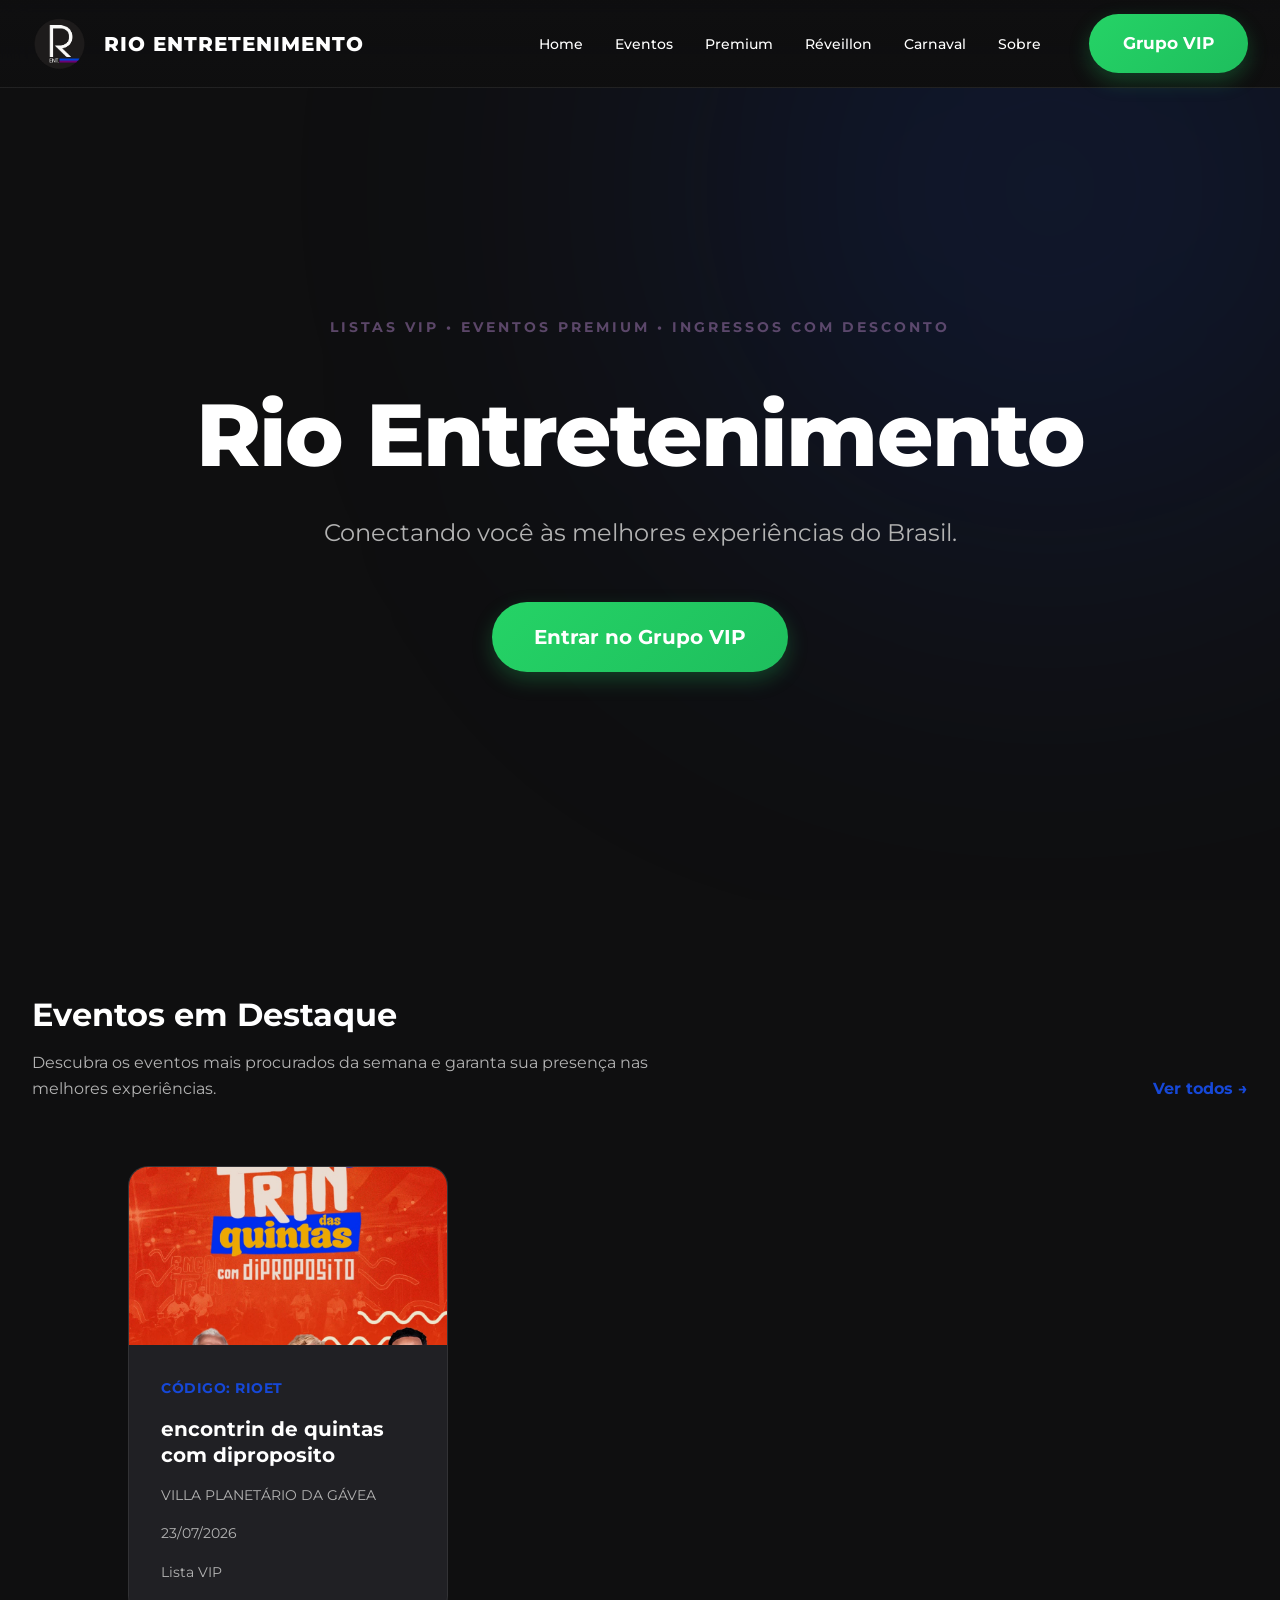
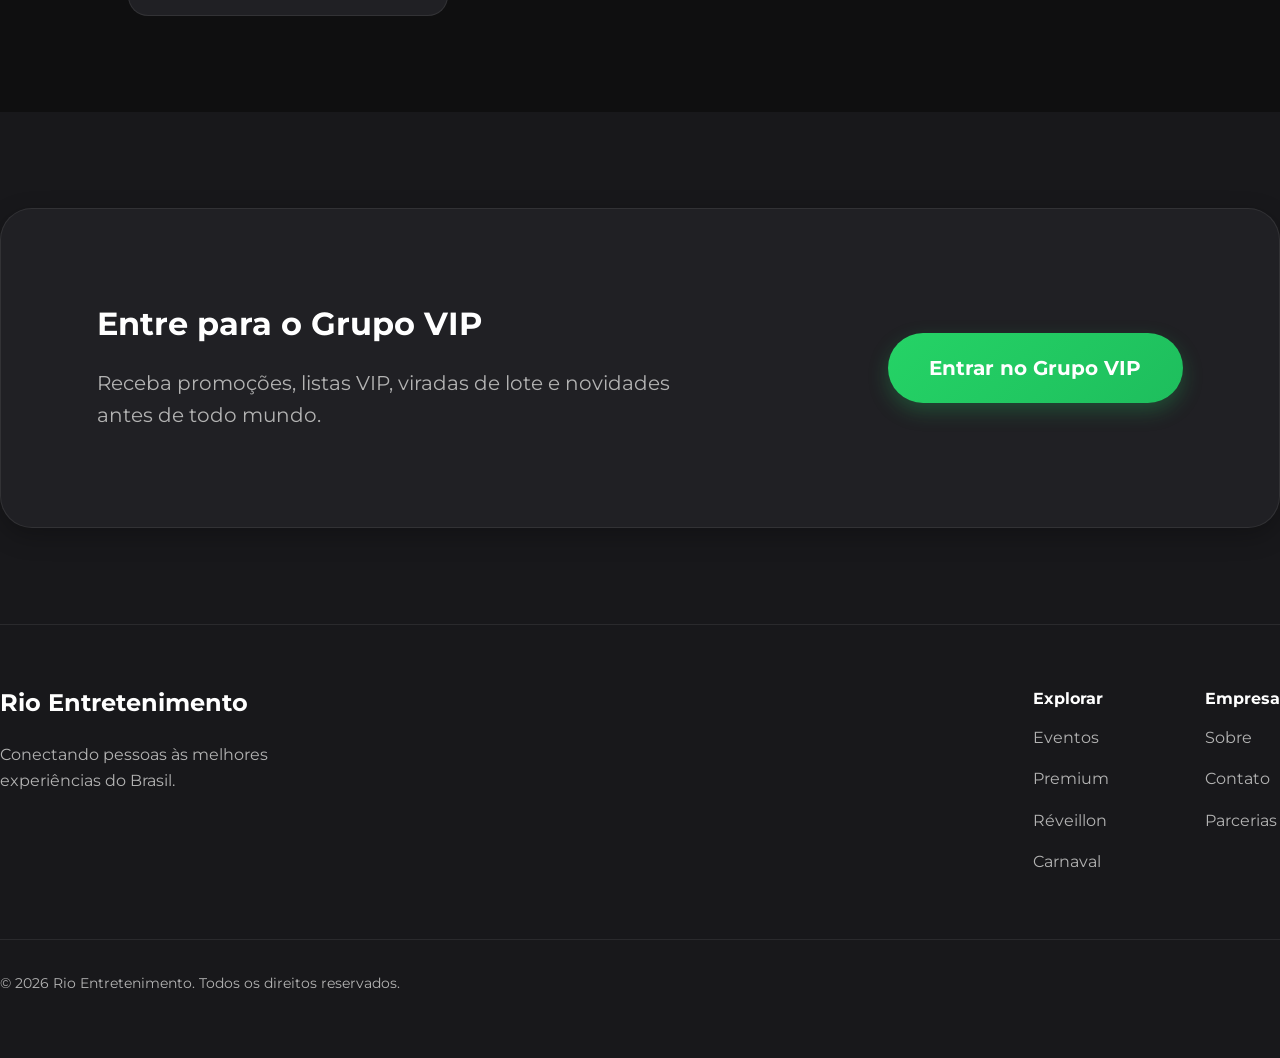
==== index.html @ 887e5038 "Cria catálogos de eventos e premium" ====
<!DOCTYPE html>
<html lang="pt-BR">

<head>

    <meta charset="UTF-8">
    <meta name="viewport" content="width=device-width, initial-scale=1.0">

    <title>Rio Entretenimento</title>

    <link rel="preconnect" href="https://fonts.googleapis.com">

    <link rel="preconnect" href="https://fonts.gstatic.com" crossorigin>

    <link
        href="https://fonts.googleapis.com/css2?family=Montserrat:wght@300;400;500;600;700;800&display=swap"
        rel="stylesheet">

    <link rel="stylesheet" href="css/style.css">

</head>

<body>

    <!-- =====================================================
         HEADER
    ====================================================== -->

    <header class="header">

        <div class="container">

            <a href="index.html" class="logo-area">

                <img
                    src="images/logo/logo.PNG"
                    alt="Rio Entretenimento">

                <div class="brand">
                    <h2>RIO ENTRETENIMENTO</h2>
                </div>

            </a>

            <nav class="nav-menu">

                <ul>

                    <li><a href="index.html">Home</a></li>

                    <li><a href="pages/eventos.html">Eventos</a></li>

                    <li><a href="pages/premium.html">Premium</a></li>

                    <li><a href="pages/reveillon.html">Réveillon</a></li>

                    <li><a href="pages/carnaval.html">Carnaval</a></li>

                    <li><a href="pages/sobre.html">Sobre</a></li>

                </ul>

            </nav>

            <a
                href="https://linktr.ee/Rioentretenimento"
                target="_blank"
                class="btn btn-main">

                Grupo VIP

            </a>

        </div>

    </header>



    <!-- =====================================================
         HERO
    ====================================================== -->

    <section class="hero">

        <div class="container">

            <span class="hero-tag">

                LISTAS VIP • EVENTOS PREMIUM • INGRESSOS COM DESCONTO

            </span>

            <h1>

                Rio Entretenimento

            </h1>

            <p>

                Conectando você às melhores experiências do Brasil.

            </p>

            <a
                href="https://linktr.ee/Rioentretenimento"
                target="_blank"
                class="btn btn-main btn-lg">

                Entrar no Grupo VIP

            </a>

        </div>

    </section>

        <!-- =====================================================
         EVENTOS EM DESTAQUE
    ====================================================== -->

    <section class="featured-events">

        <div class="container">

            <div class="featured-header">

                <div class="featured-title">

                    <h2>Eventos em Destaque</h2>

                    <p>
                        Descubra os eventos mais procurados da semana e garanta
                        sua presença nas melhores experiências.
                    </p>

                </div>

                <a href="pages/eventos.html" class="featured-link">

                    Ver todos →

                </a>

            </div>

            <div class="cards" id="cards-destaque">

                <p>Carregando eventos...</p>

            </div>

        </div>

    </section>



    <!-- =====================================================
         VIP SECTION
    ====================================================== -->

    <section class="vip-section">

        <div class="container">

            <div class="vip-content">

                <h2>

                    Entre para o Grupo VIP

                </h2>

                <p>

                    Receba promoções, listas VIP, viradas de lote e novidades
                    antes de todo mundo.

                </p>

            </div>

            <div class="vip-action">

                <a
                    href="https://linktr.ee/Rioentretenimento"
                    target="_blank"
                    class="btn btn-main btn-lg">

                    Entrar no Grupo VIP

                </a>

            </div>

        </div>

    </section>



    <!-- =====================================================
         FOOTER
    ====================================================== -->

    <footer class="footer">

        <div class="container">

            <div class="footer-top">

                <div class="footer-brand">

                    <h3>Rio Entretenimento</h3>

                    <p>

                        Conectando pessoas às melhores experiências do Brasil.

                    </p>

                </div>

                <div class="footer-links">

                    <div class="footer-column">

                        <h4>Explorar</h4>

                        <a href="pages/eventos.html">Eventos</a>

                        <a href="pages/premium.html">Premium</a>

                        <a href="pages/reveillon.html">Réveillon</a>

                        <a href="pages/carnaval.html">Carnaval</a>

                    </div>

                    <div class="footer-column">

                        <h4>Empresa</h4>

                        <a href="pages/sobre.html">Sobre</a>

                        <a href="#">Contato</a>

                        <a href="#">Parcerias</a>

                    </div>

                </div>

            </div>

            <div class="footer-bottom">

                <p>

                    © 2026 Rio Entretenimento. Todos os direitos reservados.

                </p>

            </div>

        </div>

    </footer>

        <!-- =====================================================
         SCRIPT
    ====================================================== -->

    <script src="js/index.js"></script>

</body>

</html>
---- css/style.css ----
@import url("reset.css");
@import url("variables.css");
@import url("base.css");
@import url("utilities.css");

@import url("buttons.css");

@import url("header.css");
@import url("hero.css");
@import url("cards.css");
@import url("featured-events.css");
@import url("event-details.css");
@import url("events-list.css");
@import url("vip-section.css");
@import url("footer.css");

@import url("responsive.css");
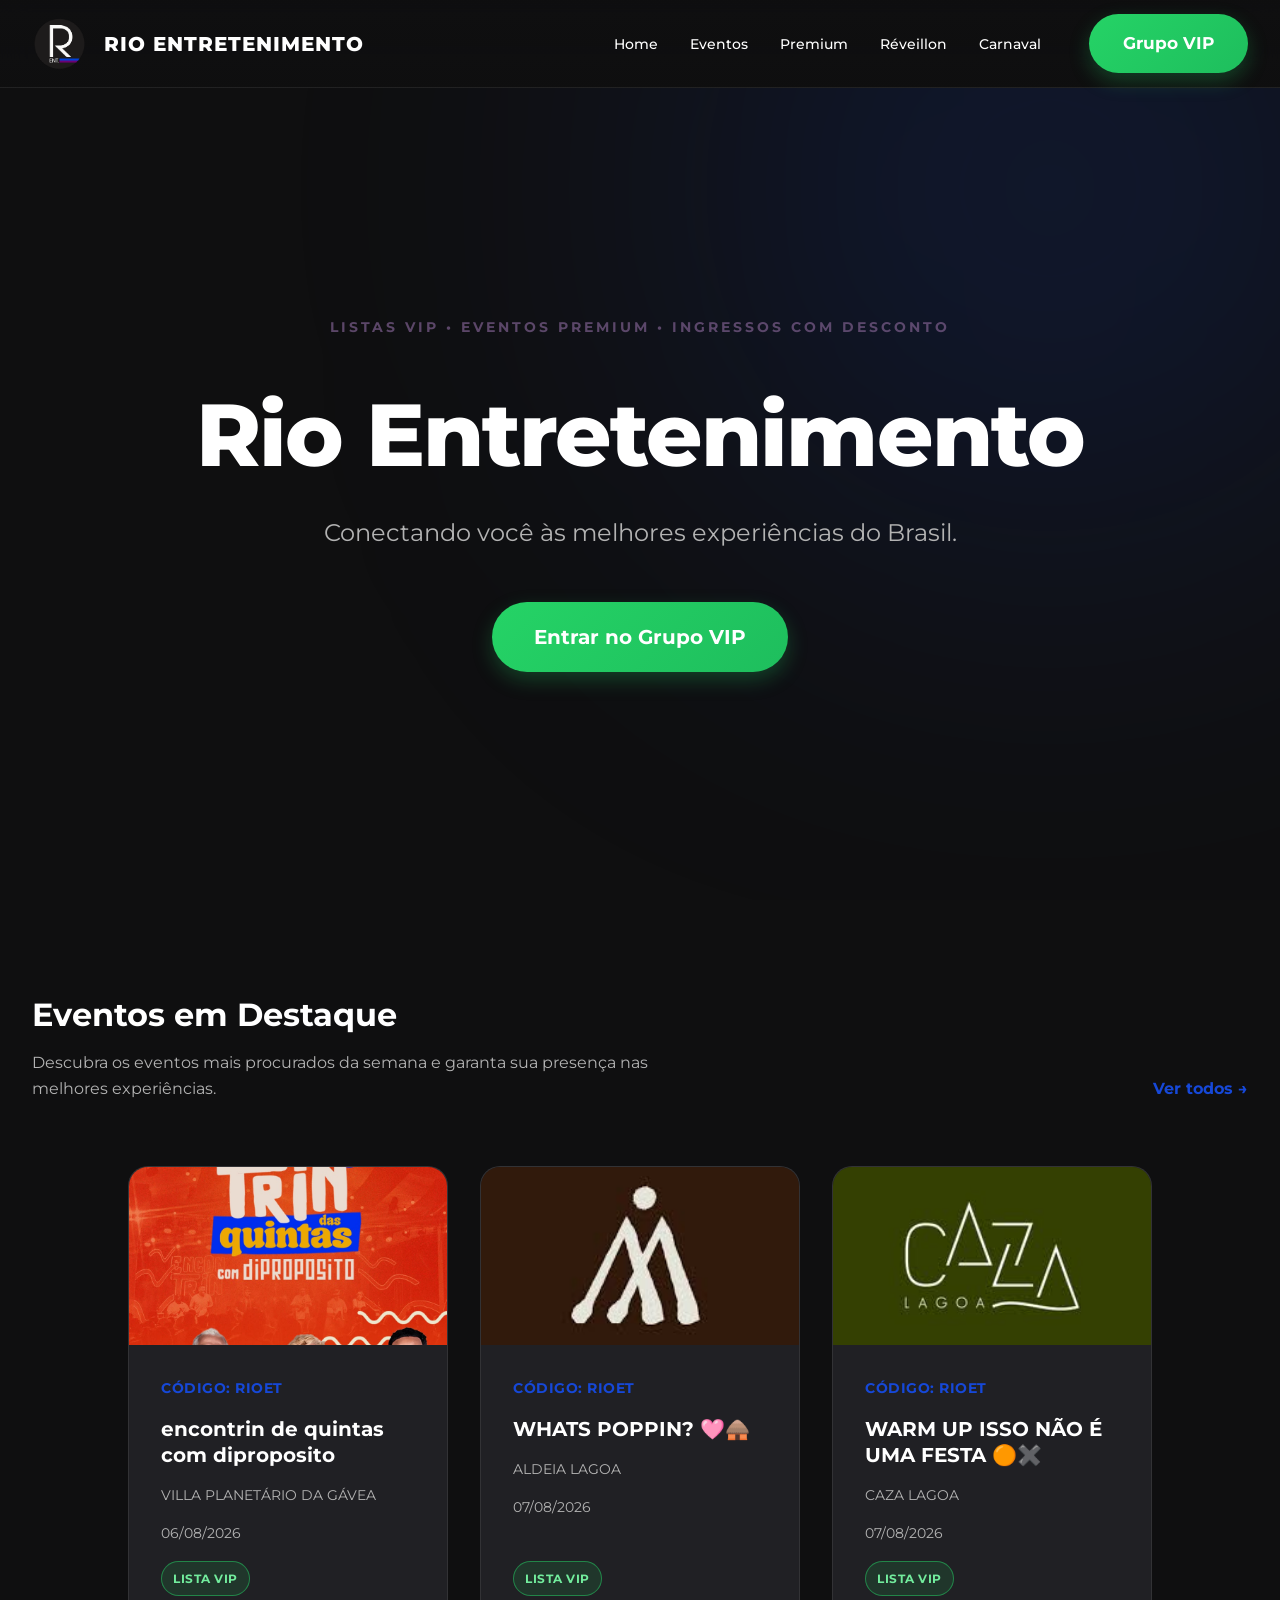
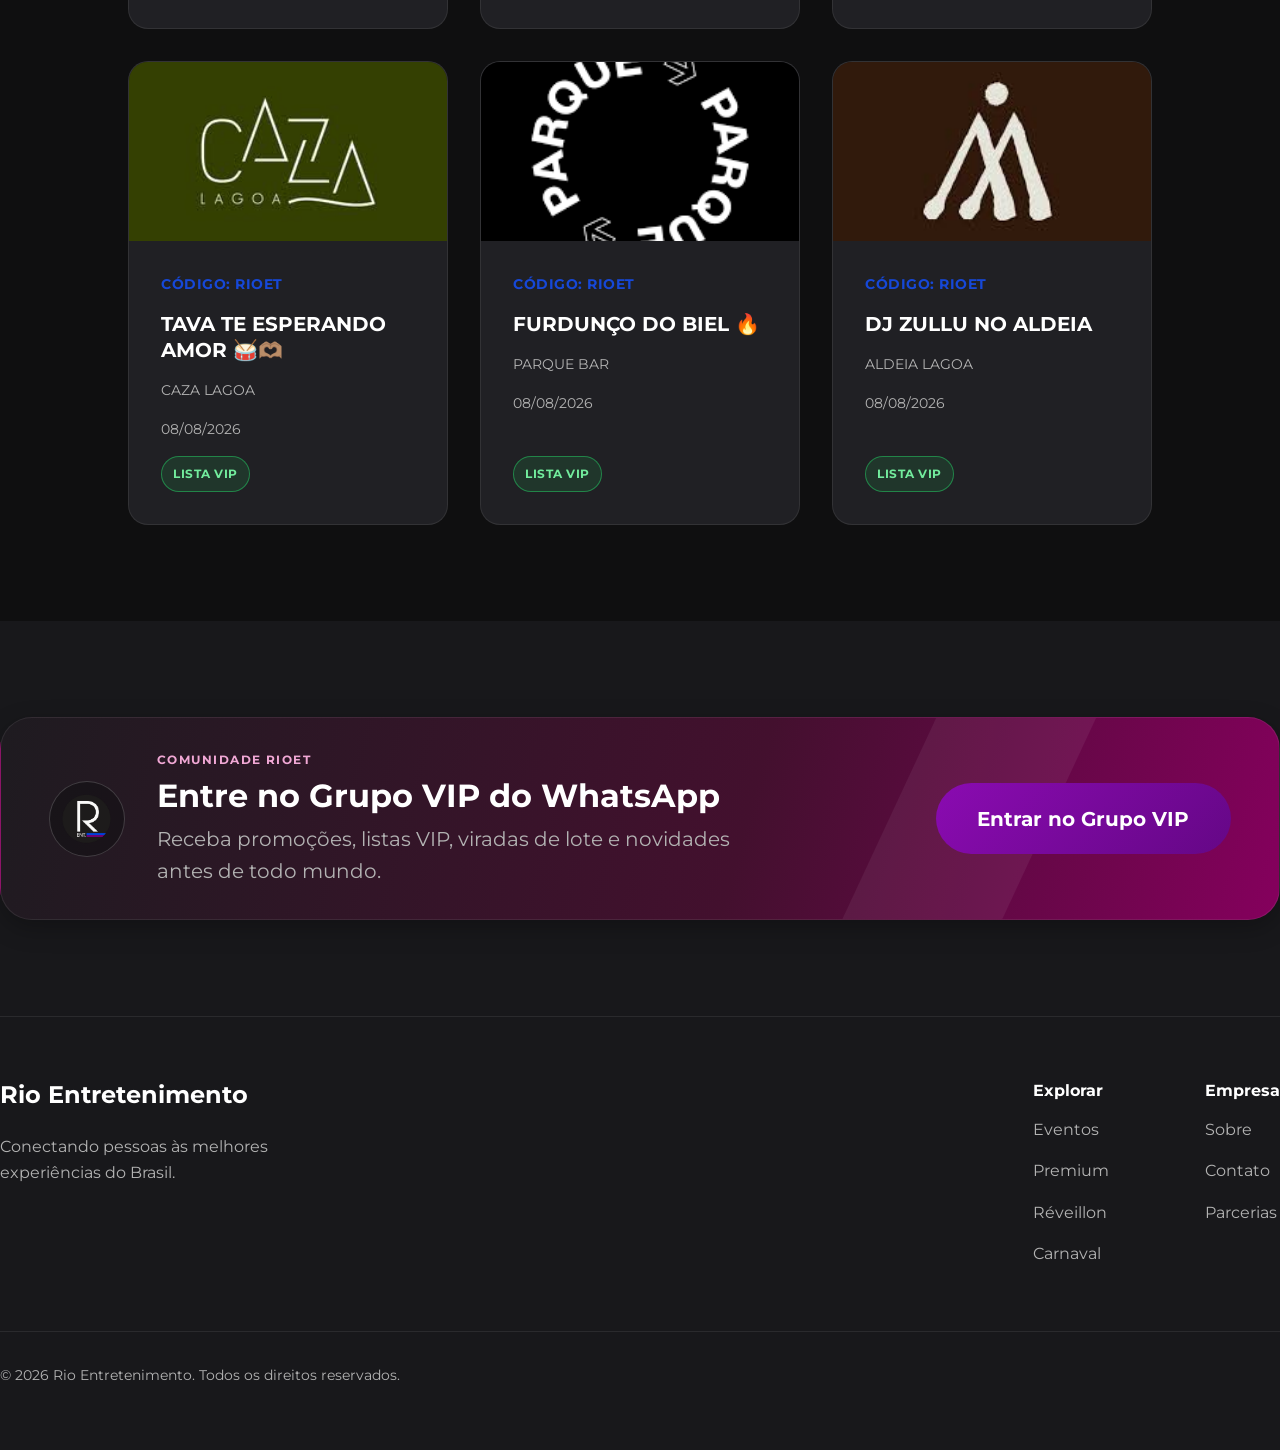
==== commit a73b9367: "site pronto" ====
--- a/index.html
+++ b/index.html
@@ -55,12 +55,14 @@
                     <li><a href="pages/reveillon.html">Réveillon</a></li>
 
                     <li><a href="pages/carnaval.html">Carnaval</a></li>
-
-                    <li><a href="pages/sobre.html">Sobre</a></li>
-
-                </ul>
+</ul>
 
             </nav>
+
+            <button class="menu-toggle" type="button" aria-label="Abrir menu" aria-expanded="false">
+                <span></span><span></span><span></span>
+            </button>
+
 
             <a
                 href="https://linktr.ee/Rioentretenimento"
@@ -165,11 +167,17 @@
 
         <div class="container">
 
+            <div class="vip-logo" aria-hidden="true">
+                <img src="images/logo/logo.PNG" alt="">
+            </div>
+
             <div class="vip-content">
 
+                <span class="vip-eyebrow">Comunidade Rioet</span>
+
                 <h2>
 
-                    Entre para o Grupo VIP
+                    Entre no Grupo VIP do WhatsApp
 
                 </h2>
 
@@ -273,6 +281,8 @@
          SCRIPT
     ====================================================== -->
 
+    <script src="js/site-menu.js"></script>
+    <script>configurarMenuMobile();</script>
     <script src="js/index.js"></script>
 
 </body>
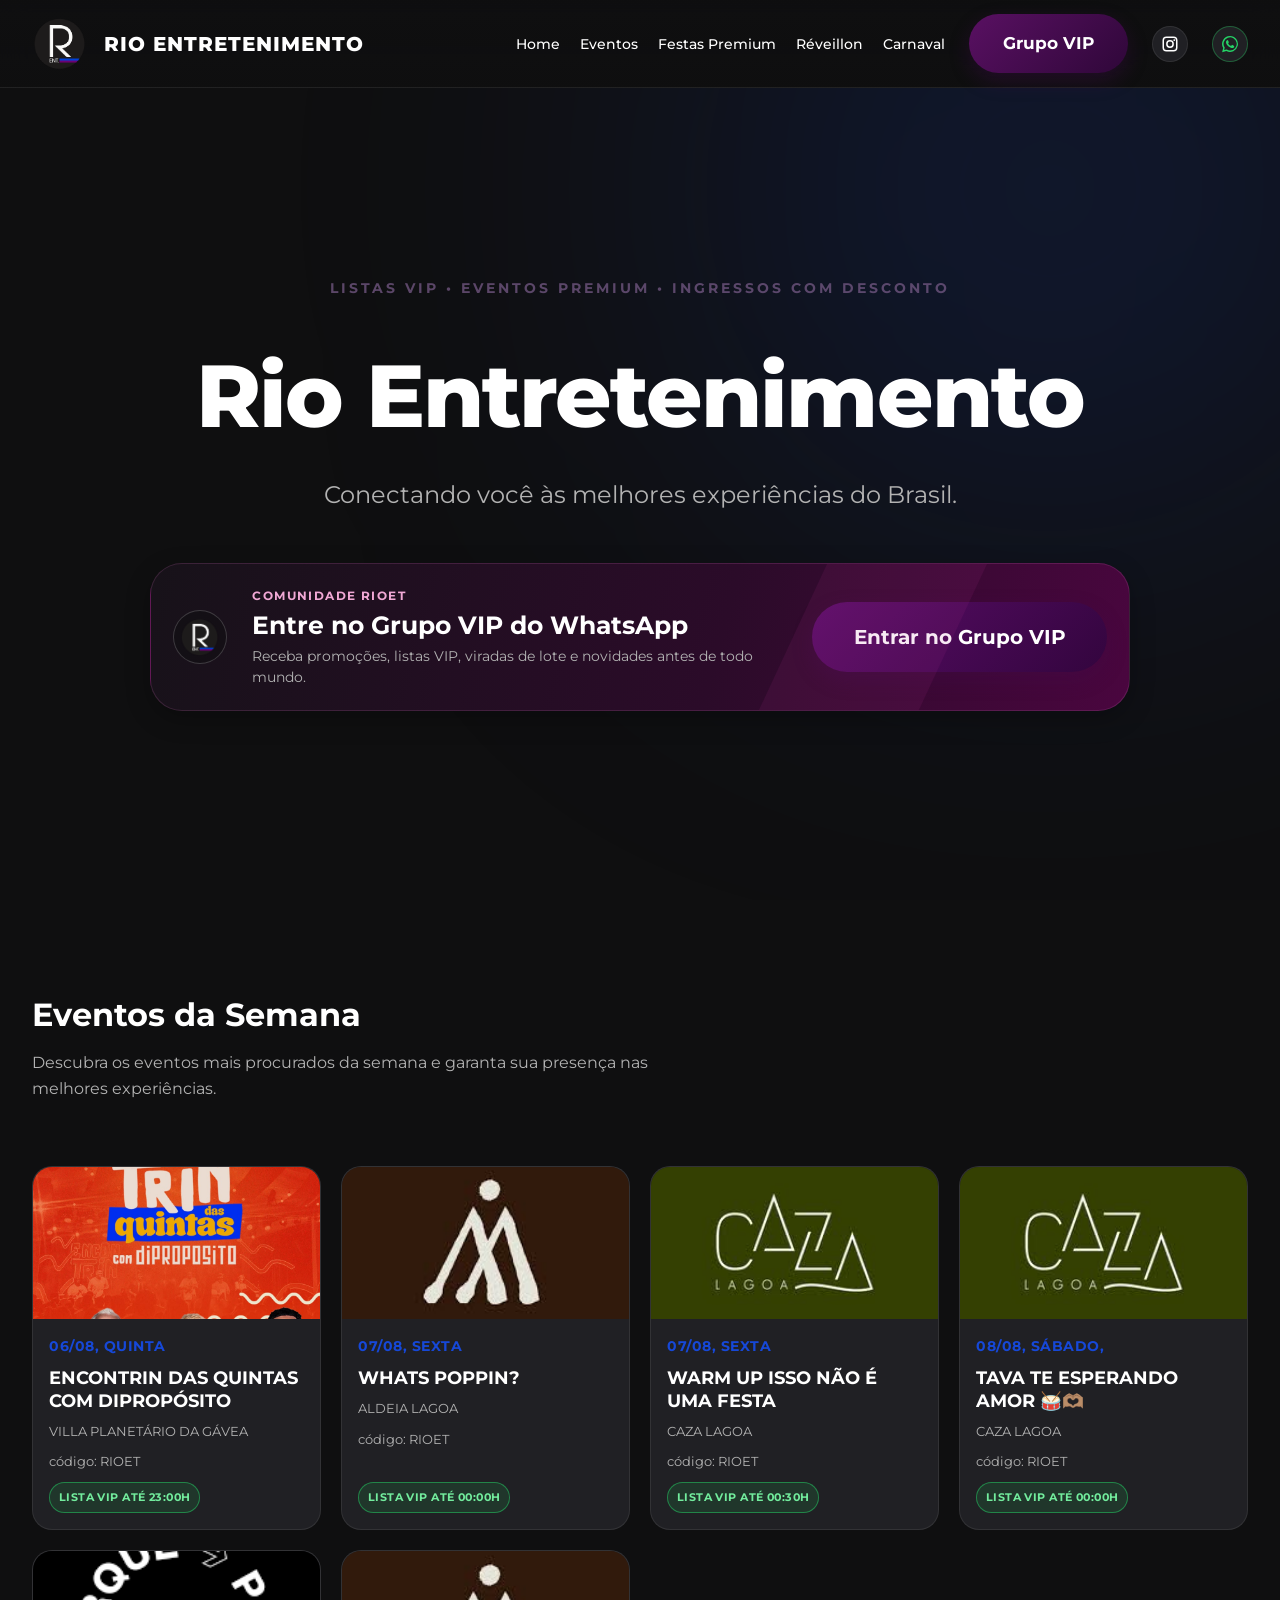
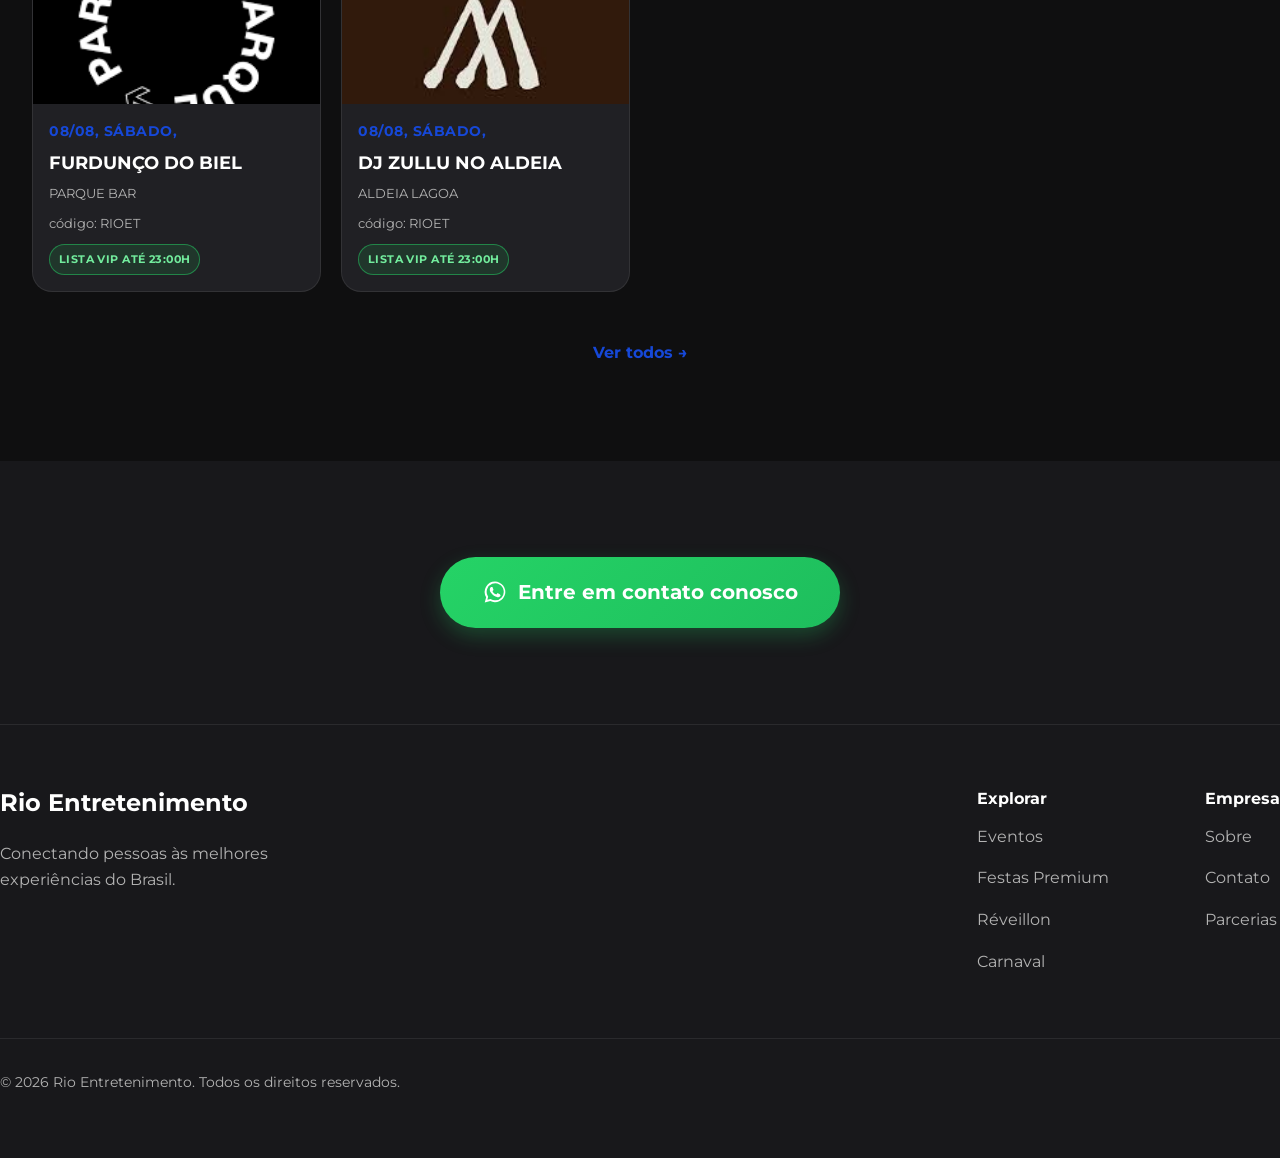
==== commit a97c1c34: "site pronto pra desktop, ruim pra telefone" ====
--- a/index.html
+++ b/index.html
@@ -50,7 +50,7 @@
 
                     <li><a href="pages/eventos.html">Eventos</a></li>
 
-                    <li><a href="pages/premium.html">Premium</a></li>
+                    <li><a href="pages/premium.html">Festas Premium</a></li>
 
                     <li><a href="pages/reveillon.html">Réveillon</a></li>
 
@@ -71,7 +71,7 @@
 
                 Grupo VIP
 
-            </a>
+            </a><a href="https://www.instagram.com/rioentretenimento?utm_source=ig_web_button_share_sheet&igsh=ZDNlZDc0MzIxNw==" target="_blank" rel="noopener noreferrer" class="instagram-link" aria-label="Instagram da Rio Entretenimento"><svg viewBox="0 0 24 24" aria-hidden="true"><path d="M7.3 2h9.4A5.3 5.3 0 0 1 22 7.3v9.4a5.3 5.3 0 0 1-5.3 5.3H7.3A5.3 5.3 0 0 1 2 16.7V7.3A5.3 5.3 0 0 1 7.3 2Zm-.2 2A3.1 3.1 0 0 0 4 7.1v9.8A3.1 3.1 0 0 0 7.1 20h9.8a3.1 3.1 0 0 0 3.1-3.1V7.1A3.1 3.1 0 0 0 16.9 4H7.1Zm10.6 1.5a1.3 1.3 0 1 1 0 2.6 1.3 1.3 0 0 1 0-2.6ZM12 6.8a5.2 5.2 0 1 1 0 10.4 5.2 5.2 0 0 1 0-10.4Zm0 2a3.2 3.2 0 1 0 0 6.4 3.2 3.2 0 0 0 0-6.4Z"/></svg></a><a href="https://bit.ly/FalecomRaphaMattos" target="_blank" rel="noopener noreferrer" class="whatsapp-link" aria-label="Fale conosco pelo WhatsApp"><svg viewBox="0 0 32 32" aria-hidden="true"><path d="M16 3.2a12.7 12.7 0 0 0-10.9 19.2L3.4 29l6.8-1.8A12.7 12.7 0 1 0 16 3.2Zm0 23.1c-1.8 0-3.5-.5-5-1.4l-.4-.2-4 .9 1-3.9-.3-.4A10.5 10.5 0 1 1 16 26.3Zm5.8-7.9c-.3-.2-1.8-.9-2.1-1s-.5-.2-.7.2-.8 1-1 1.2-.4.3-.7.1a8.5 8.5 0 0 1-2.5-1.5 9.4 9.4 0 0 1-1.7-2.1c-.2-.3 0-.5.1-.7l.5-.6c.2-.2.2-.4.3-.6s0-.5 0-.7c-.1-.2-.7-1.7-1-2.4s-.5-.5-.7-.5h-.6c-.2 0-.6.1-.9.5s-1.2 1.1-1.2 2.8 1.2 3.3 1.3 3.5c.2.2 2.3 3.6 5.7 5 2 .9 2.8 1 3.8.8.6-.1 1.8-.7 2.1-1.4s.3-1.3.2-1.4-.3-.2-.6-.3Z"/></svg></a>
 
         </div>
 
@@ -105,14 +105,15 @@
 
             </p>
 
-            <a
-                href="https://linktr.ee/Rioentretenimento"
-                target="_blank"
-                class="btn btn-main btn-lg">
-
-                Entrar no Grupo VIP
-
-            </a>
+            <div class="hero-vip-banner">
+    <div class="hero-vip-logo" aria-hidden="true"><img src="images/logo/logo.PNG" alt=""></div>
+    <div class="hero-vip-content">
+        <span class="hero-vip-eyebrow">Comunidade Rioet</span>
+        <h2>Entre no Grupo VIP do WhatsApp</h2>
+        <p>Receba promoções, listas VIP, viradas de lote e novidades antes de todo mundo.</p>
+    </div>
+    <a href="https://linktr.ee/Rioentretenimento" target="_blank" rel="noopener noreferrer" class="btn btn-main btn-lg hero-vip-button">Entrar no Grupo VIP</a>            
+</div>
 
         </div>
 
@@ -130,7 +131,7 @@
 
                 <div class="featured-title">
 
-                    <h2>Eventos em Destaque</h2>
+                    <h2>Eventos da Semana</h2>
 
                     <p>
                         Descubra os eventos mais procurados da semana e garanta
@@ -139,11 +140,7 @@
 
                 </div>
 
-                <a href="pages/eventos.html" class="featured-link">
-
-                    Ver todos →
-
-                </a>
+                
 
             </div>
 
@@ -152,6 +149,7 @@
                 <p>Carregando eventos...</p>
 
             </div>
+            <div class="featured-action"><a href="pages/eventos.html" class="featured-link">Ver todos →</a></div>
 
         </div>
 
@@ -163,49 +161,14 @@
          VIP SECTION
     ====================================================== -->
 
-    <section class="vip-section">
-
-        <div class="container">
-
-            <div class="vip-logo" aria-hidden="true">
-                <img src="images/logo/logo.PNG" alt="">
-            </div>
-
-            <div class="vip-content">
-
-                <span class="vip-eyebrow">Comunidade Rioet</span>
-
-                <h2>
-
-                    Entre no Grupo VIP do WhatsApp
-
-                </h2>
-
-                <p>
-
-                    Receba promoções, listas VIP, viradas de lote e novidades
-                    antes de todo mundo.
-
-                </p>
-
-            </div>
-
-            <div class="vip-action">
-
-                <a
-                    href="https://linktr.ee/Rioentretenimento"
-                    target="_blank"
-                    class="btn btn-main btn-lg">
-
-                    Entrar no Grupo VIP
-
-                </a>
-
-            </div>
-
-        </div>
-
-    </section>
+    <section class="contact-section">
+    <div class="container">
+        <a href="https://bit.ly/FalecomRaphaMattos" target="_blank" rel="noopener noreferrer" class="btn btn-main btn-lg contact-button" aria-label="Entre em contato conosco pelo WhatsApp">
+            <svg viewBox="0 0 32 32" aria-hidden="true"><path d="M16 3.2a12.7 12.7 0 0 0-10.9 19.2L3.4 29l6.8-1.8A12.7 12.7 0 1 0 16 3.2Zm0 23.1c-1.8 0-3.5-.5-5-1.4l-.4-.2-4 .9 1-3.9-.3-.4A10.5 10.5 0 1 1 16 26.3Zm5.8-7.9c-.3-.2-1.8-.9-2.1-1s-.5-.2-.7.2-.8 1-1 1.2-.4.3-.7.1a8.5 8.5 0 0 1-2.5-1.5 9.4 9.4 0 0 1-1.7-2.1c-.2-.3 0-.5.1-.7l.5-.6c.2-.2.2-.4.3-.6s0-.5 0-.7c-.1-.2-.7-1.7-1-2.4s-.5-.5-.7-.5h-.6c-.2 0-.6.1-.9.5s-1.2 1.1-1.2 2.8 1.2 3.3 1.3 3.5c.2.2 2.3 3.6 5.7 5 2 .9 2.8 1 3.8.8.6-.1 1.8-.7 2.1-1.4s.3-1.3.2-1.4-.3-.2-.6-.3Z"/></svg>
+            <span>Entre em contato conosco</span>
+        </a>
+    </div>
+</section>
 
 
 
@@ -239,7 +202,7 @@
 
                         <a href="pages/eventos.html">Eventos</a>
 
-                        <a href="pages/premium.html">Premium</a>
+                        <a href="pages/premium.html">Festas Premium</a>
 
                         <a href="pages/reveillon.html">Réveillon</a>
 
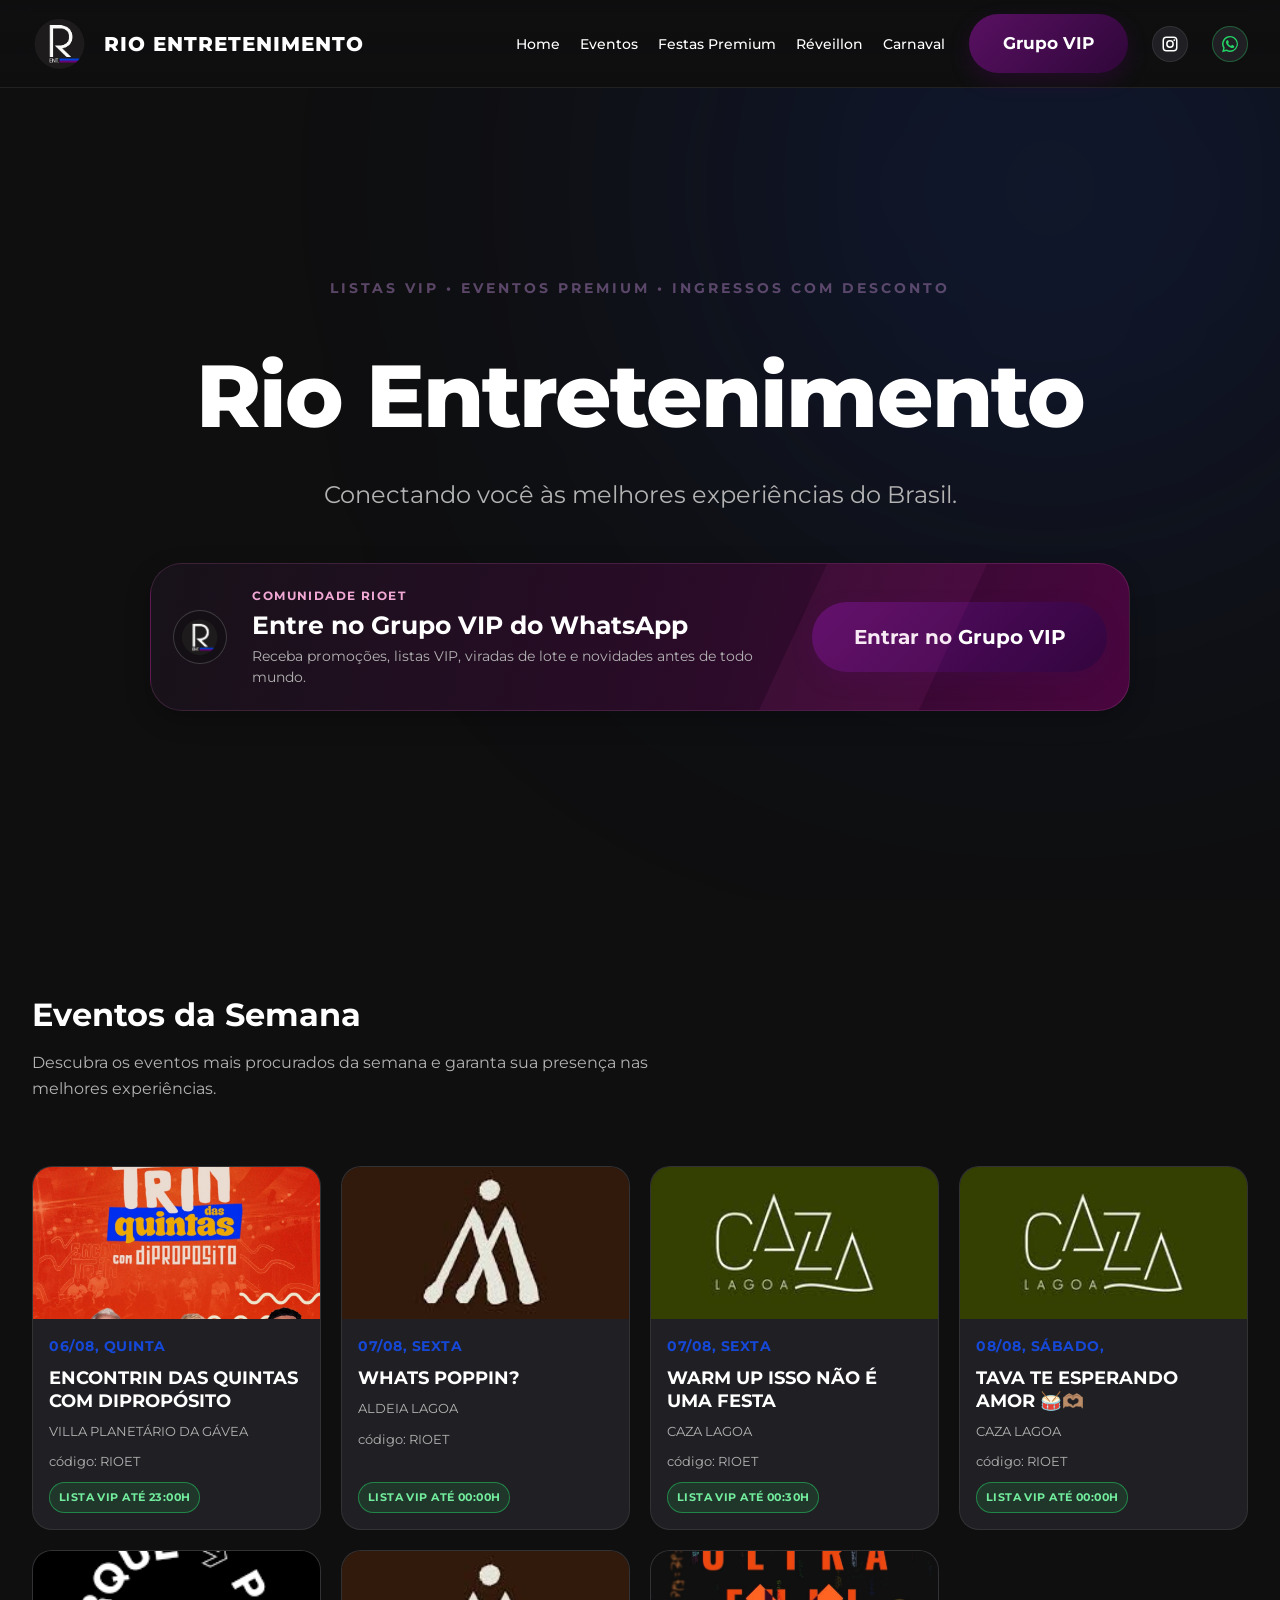
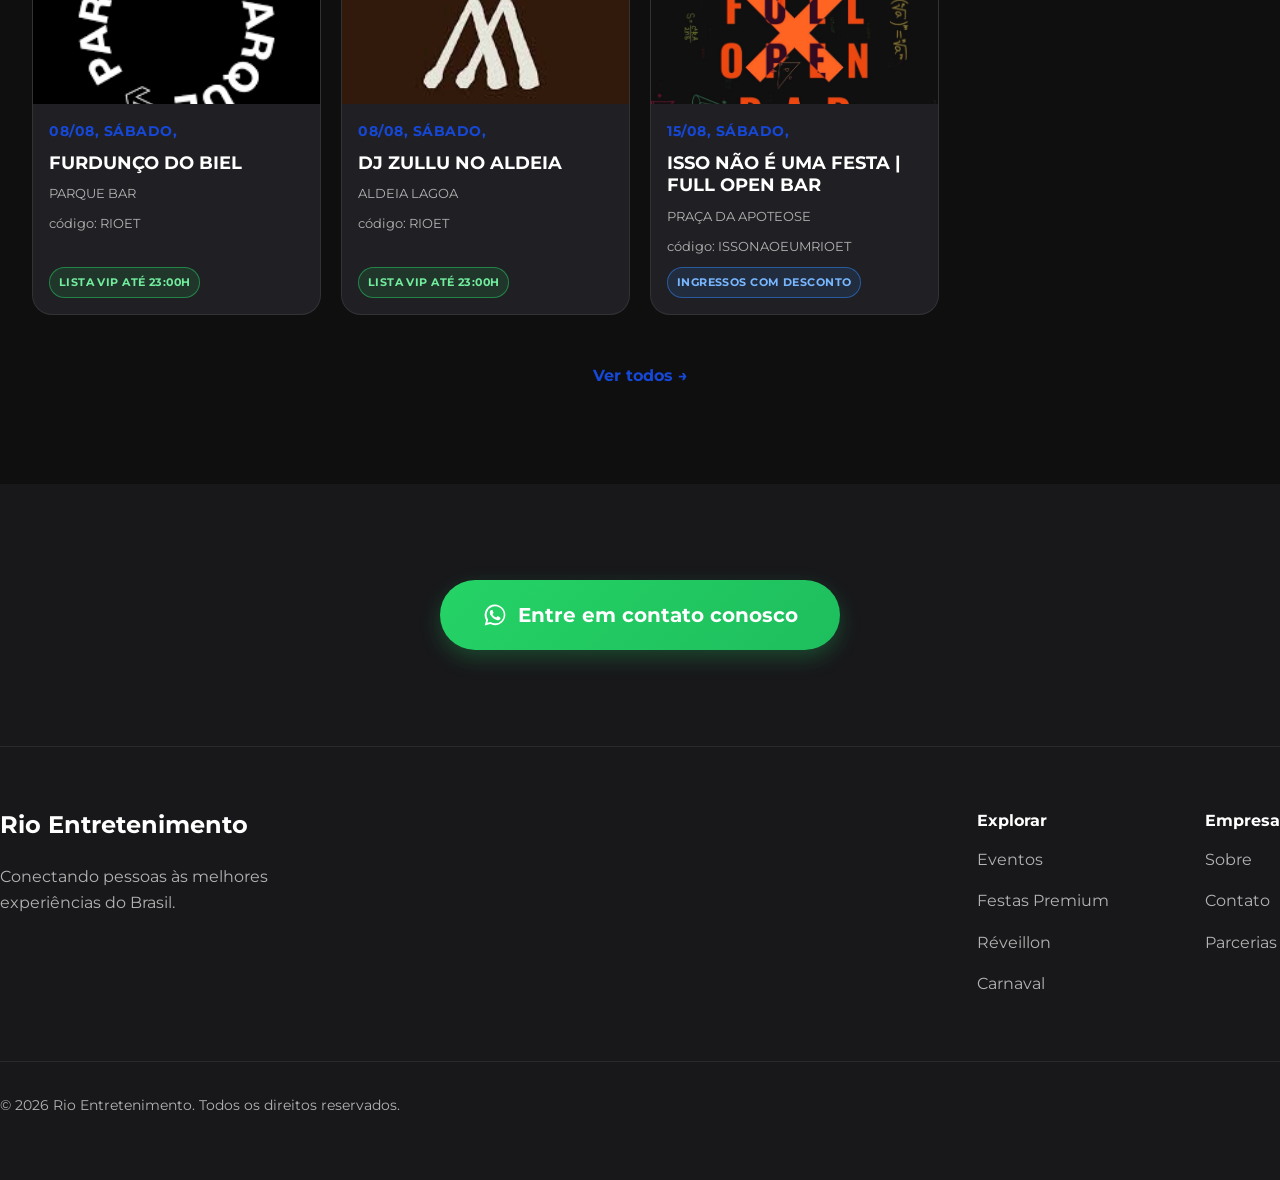
==== commit 0eef7895: "site ajeitado pro telefone, falta adicionar os eventos e troca-los" ====
--- a/index.html
+++ b/index.html
@@ -16,7 +16,7 @@
         href="https://fonts.googleapis.com/css2?family=Montserrat:wght@300;400;500;600;700;800&display=swap"
         rel="stylesheet">
 
-    <link rel="stylesheet" href="css/style.css">
+    <link rel="stylesheet" href="css/style.css?v=6">
 
 </head>
 
@@ -55,6 +55,14 @@
                     <li><a href="pages/reveillon.html">Réveillon</a></li>
 
                     <li><a href="pages/carnaval.html">Carnaval</a></li>
+                    <li class="mobile-social-icons">
+                        <a href="https://www.instagram.com/rioentretenimento/" target="_blank" rel="noopener noreferrer" aria-label="Instagram da Rio Entretenimento">
+                            <svg viewBox="0 0 24 24" aria-hidden="true"><path d="M7.3 2h9.4A5.3 5.3 0 0 1 22 7.3v9.4a5.3 5.3 0 0 1-5.3 5.3H7.3A5.3 5.3 0 0 1 2 16.7V7.3A5.3 5.3 0 0 1 7.3 2Zm-.2 2A3.1 3.1 0 0 0 4 7.1v9.8A3.1 3.1 0 0 0 7.1 20h9.8a3.1 3.1 0 0 0 3.1-3.1V7.1A3.1 3.1 0 0 0 16.9 4H7.1Zm10.6 1.5a1.3 1.3 0 1 1 0 2.6 1.3 1.3 0 0 1 0-2.6ZM12 6.8a5.2 5.2 0 1 1 0 10.4 5.2 5.2 0 0 1 0-10.4Zm0 2a3.2 3.2 0 1 0 0 6.4 3.2 3.2 0 0 0 0-6.4Z"/></svg>
+                        </a>
+                        <a href="https://bit.ly/FalecomRaphaMattos" target="_blank" rel="noopener noreferrer" aria-label="Fale conosco pelo WhatsApp">
+                            <svg viewBox="0 0 32 32" aria-hidden="true"><path d="M16 3.2a12.7 12.7 0 0 0-10.9 19.2L3.4 29l6.8-1.8A12.7 12.7 0 1 0 16 3.2Zm0 23.1c-1.8 0-3.5-.5-5-1.4l-.4-.2-4 .9 1-3.9-.3-.4A10.5 10.5 0 1 1 16 26.3Zm5.8-7.9c-.3-.2-1.8-.9-2.1-1s-.5-.2-.7.2-.8 1-1 1.2-.4.3-.7.1a8.5 8.5 0 0 1-2.5-1.5 9.4 9.4 0 0 1-1.7-2.1c-.2-.3 0-.5.1-.7l.5-.6c.2-.2.2-.4.3-.6s0-.5 0-.7c-.1-.2-.7-1.7-1-2.4s-.5-.5-.7-.5h-.6c-.2 0-.6.1-.9.5s-1.2 1.1-1.2 2.8 1.2 3.3 1.3 3.5c.2.2 2.3 3.6 5.7 5 2 .9 2.8 1 3.8.8.6-.1 1.8-.7 2.1-1.4s.3-1.3.2-1.4-.3-.2-.6-.3Z"/></svg>
+                        </a>
+                    </li>
 </ul>
 
             </nav>
--- a/css/style.css
+++ b/css/style.css
@@ -14,4 +14,4 @@
 @import url("vip-section.css");
 @import url("footer.css");
 
-@import url("responsive.css");
+@import url("responsive.css?v=6");
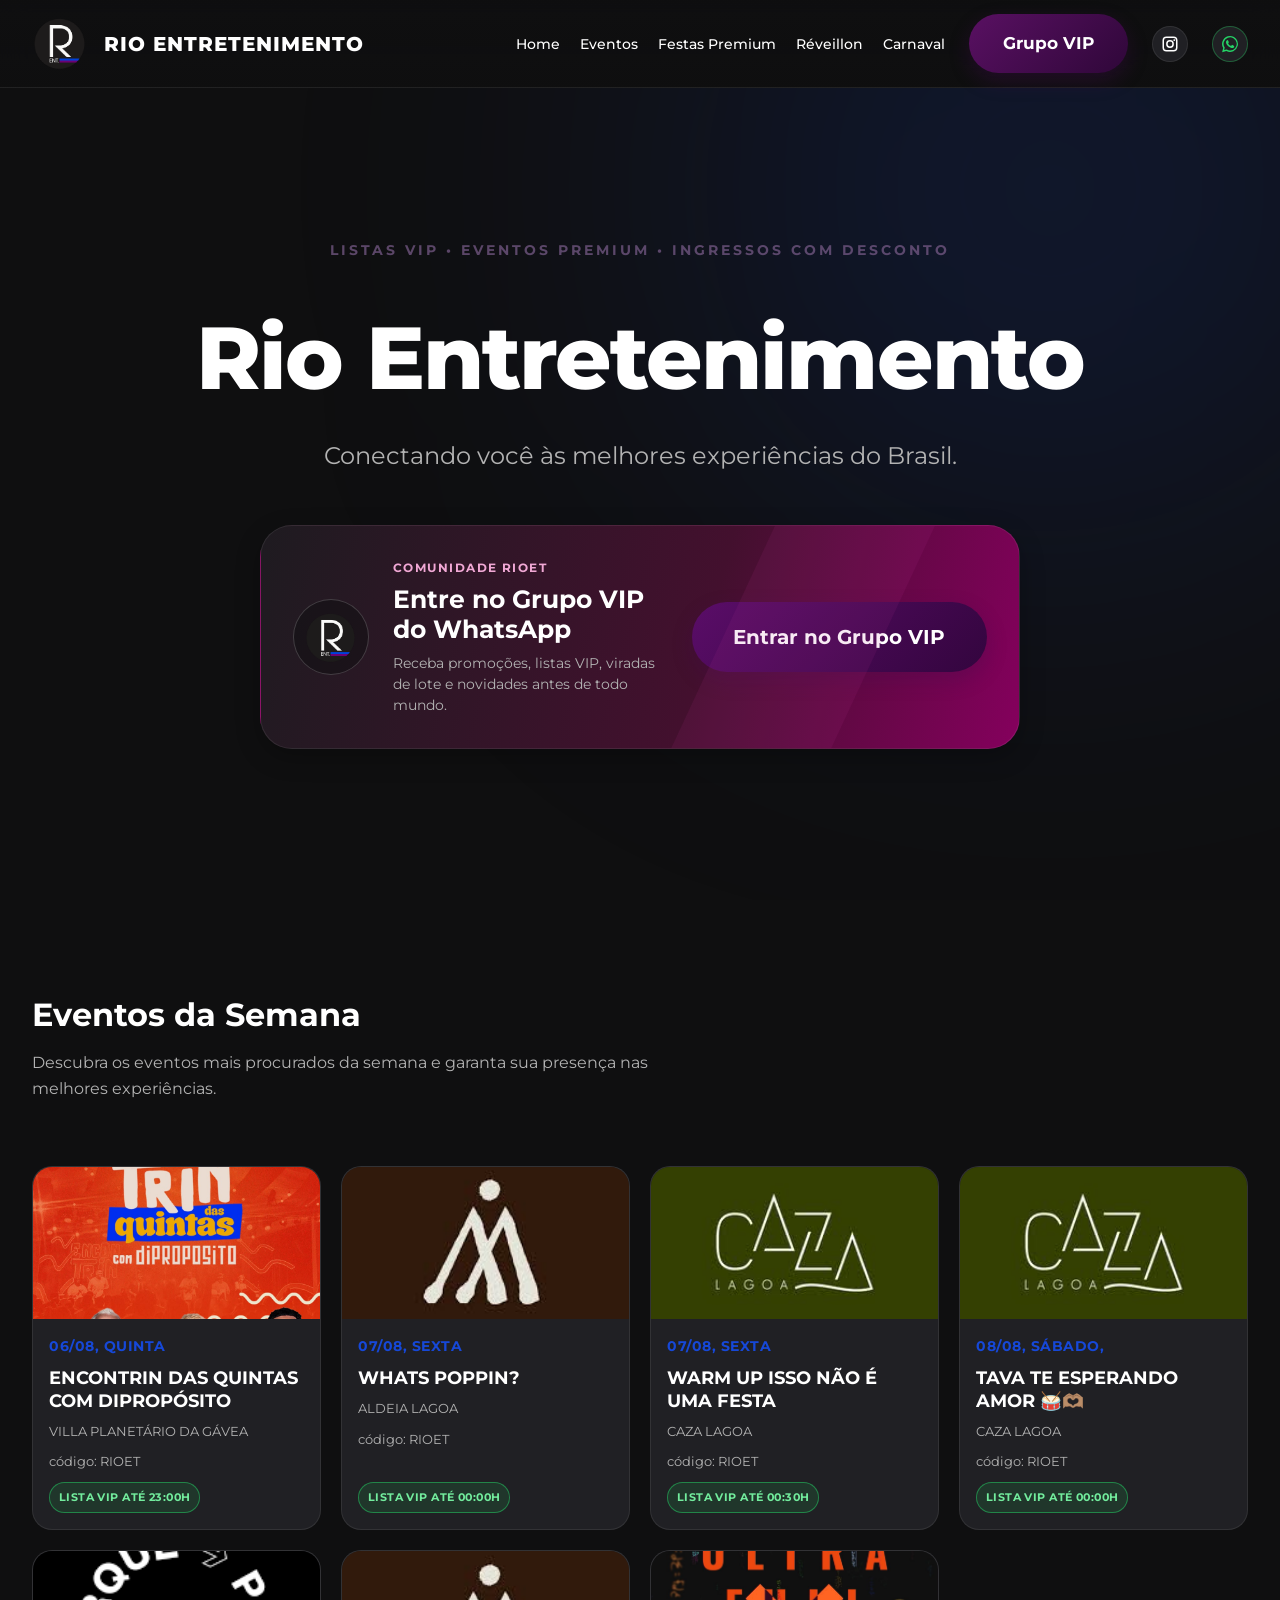
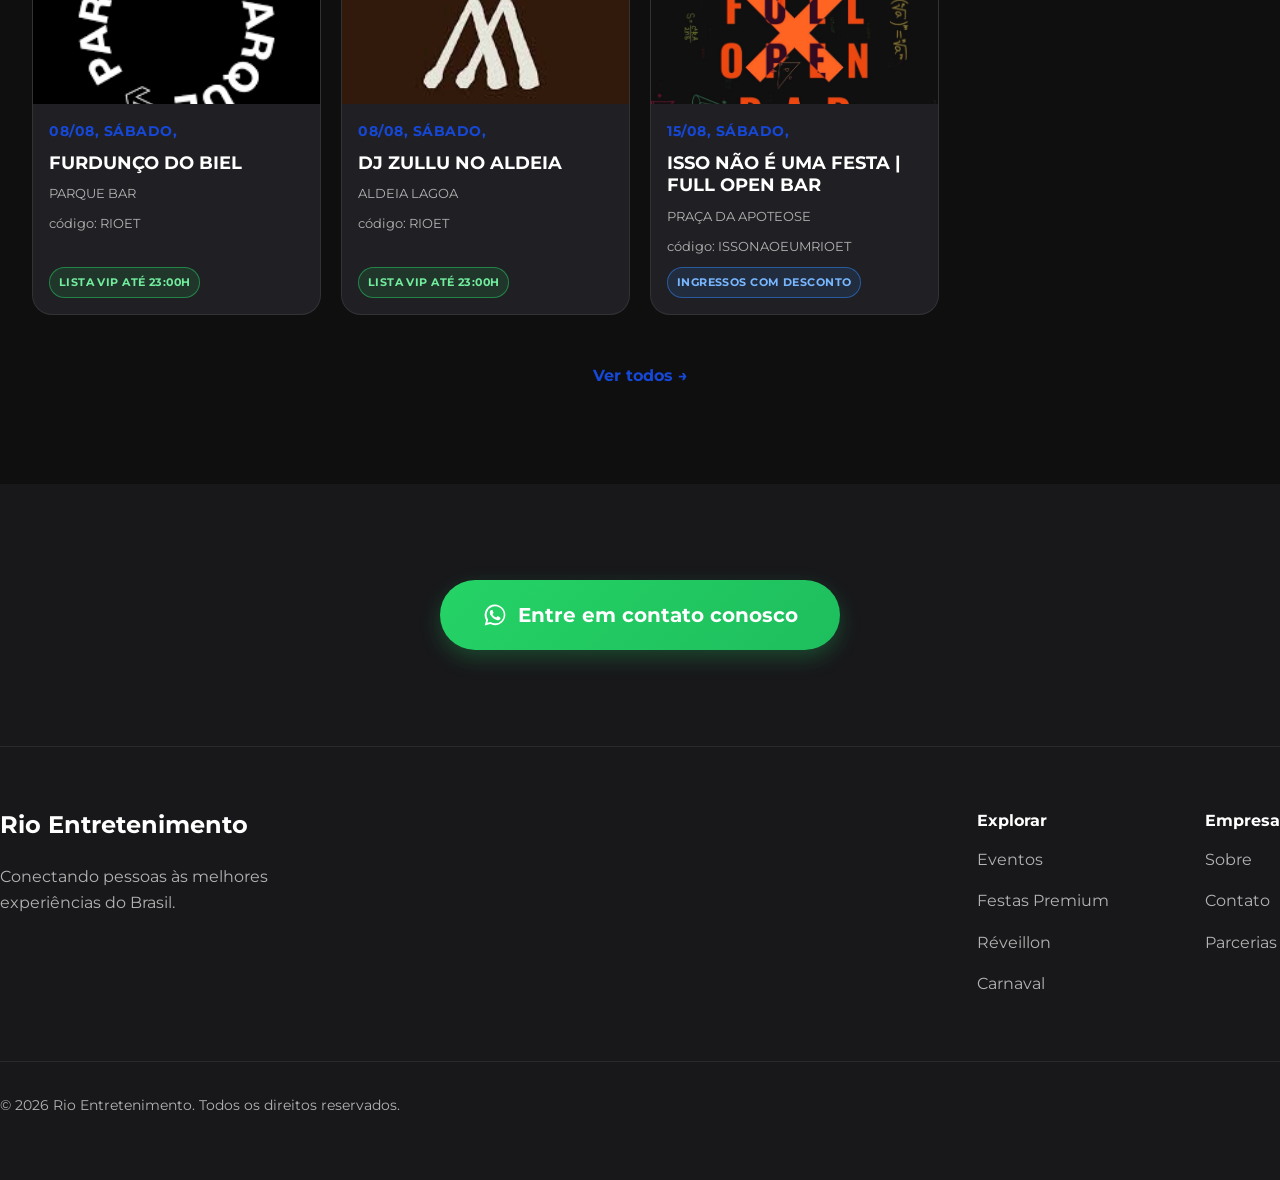
==== commit 627055d7: "site funcionando no telefone, falta adicionar eventos" ====
--- a/index.html
+++ b/index.html
@@ -4,7 +4,7 @@
 <head>
 
     <meta charset="UTF-8">
-    <meta name="viewport" content="width=device-width, initial-scale=1.0">
+    <meta name="viewport" content="width=device-width, initial-scale=1.0, maximum-scale=1.0, user-scalable=no">
 
     <title>Rio Entretenimento</title>
 
@@ -16,7 +16,7 @@
         href="https://fonts.googleapis.com/css2?family=Montserrat:wght@300;400;500;600;700;800&display=swap"
         rel="stylesheet">
 
-    <link rel="stylesheet" href="css/style.css?v=6">
+    <link rel="stylesheet" href="css/style.css?v=9">
 
 </head>
 
@@ -73,7 +73,8 @@
 
 
             <a
-                href="https://linktr.ee/Rioentretenimento"
+                href="https://chat.whatsapp.com/G4WerXHUMAbHa5SoGv4jGx
+"
                 target="_blank"
                 class="btn btn-main">
 
@@ -120,7 +121,8 @@
         <h2>Entre no Grupo VIP do WhatsApp</h2>
         <p>Receba promoções, listas VIP, viradas de lote e novidades antes de todo mundo.</p>
     </div>
-    <a href="https://linktr.ee/Rioentretenimento" target="_blank" rel="noopener noreferrer" class="btn btn-main btn-lg hero-vip-button">Entrar no Grupo VIP</a>            
+    <a href="https://chat.whatsapp.com/G4WerXHUMAbHa5SoGv4jGx
+" target="_blank" rel="noopener noreferrer" class="btn btn-main btn-lg hero-vip-button">Entrar no Grupo VIP</a>            
 </div>
 
         </div>
@@ -254,7 +256,8 @@
 
     <script src="js/site-menu.js"></script>
     <script>configurarMenuMobile();</script>
-    <script src="js/index.js"></script>
+    <script src="js/index.js?v=2"></script>
+    <script src="js/vertical-scroll-only.js?v=1"></script>
 
 </body>
 
--- a/css/style.css
+++ b/css/style.css
@@ -10,6 +10,7 @@
 @import url("cards.css");
 @import url("featured-events.css");
 @import url("event-details.css");
+@import url("event-mobile-fixes.css");
 @import url("events-list.css");
 @import url("vip-section.css");
 @import url("footer.css");
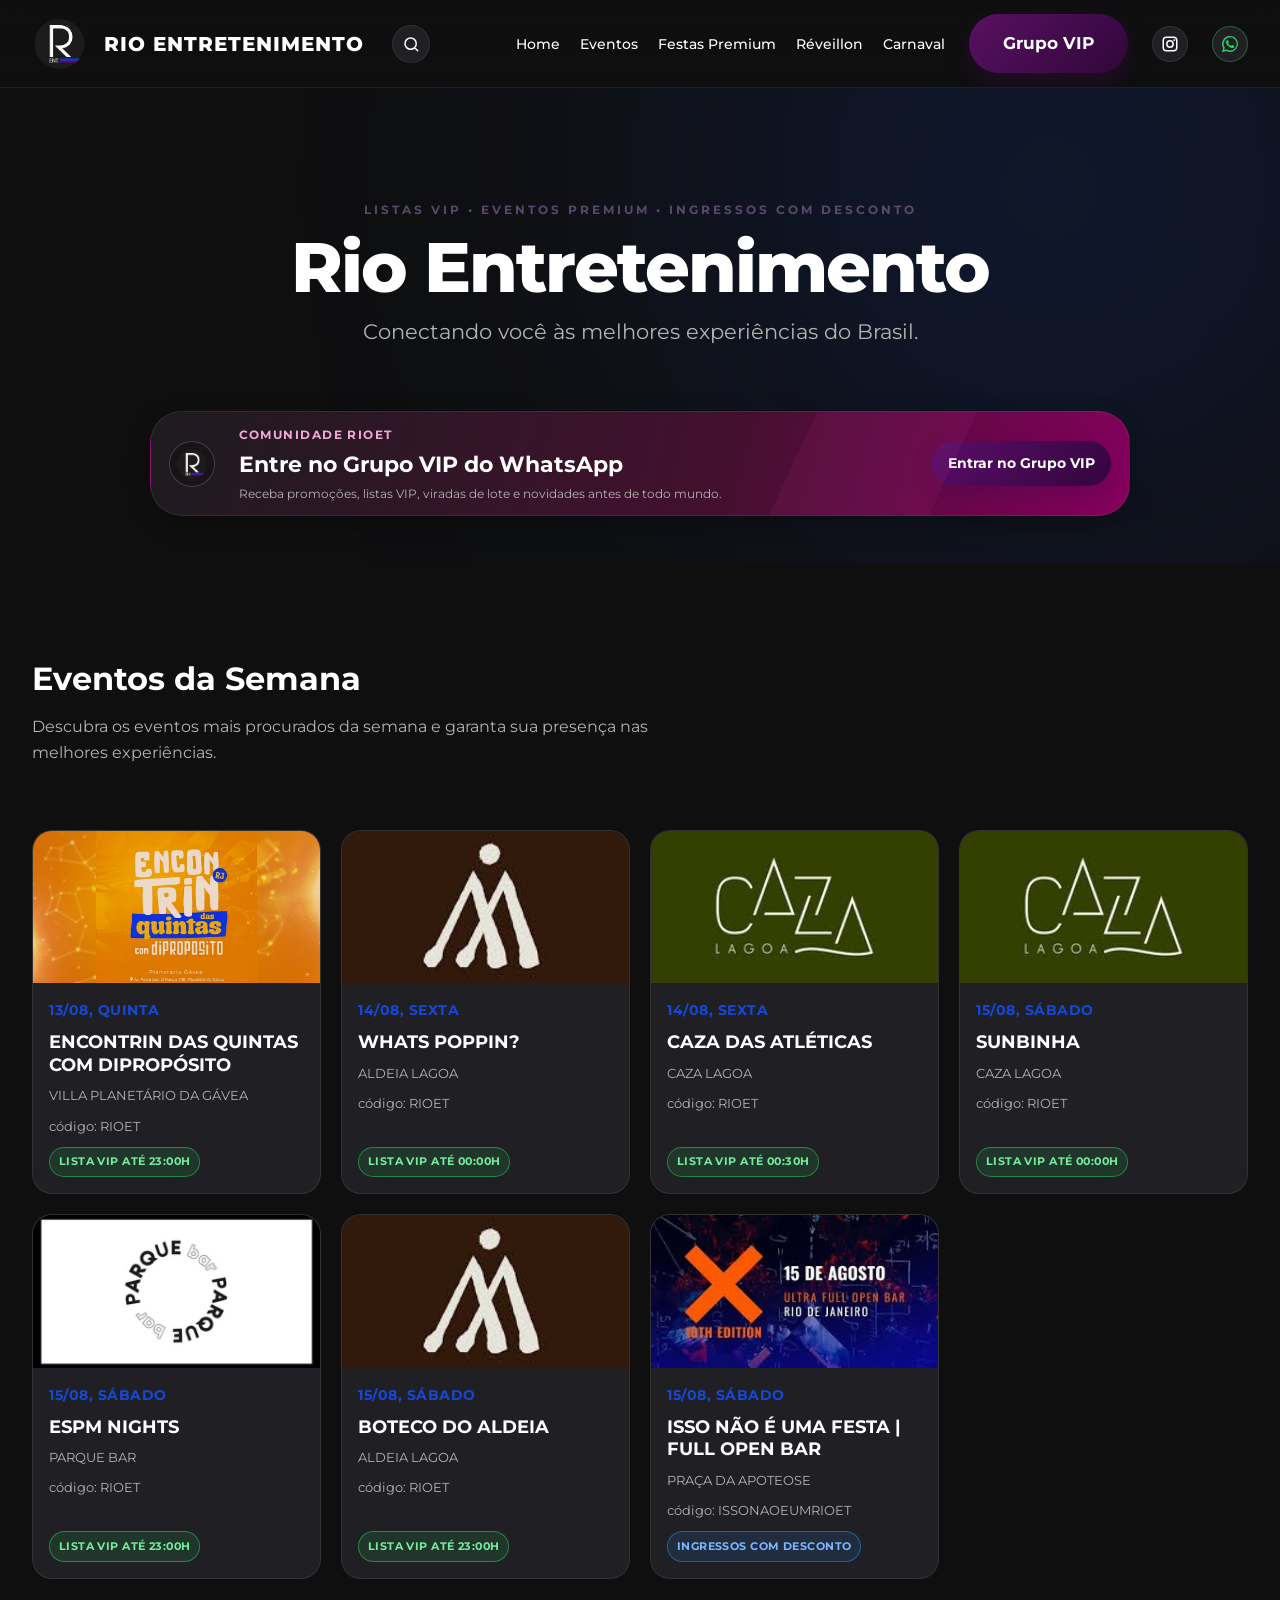
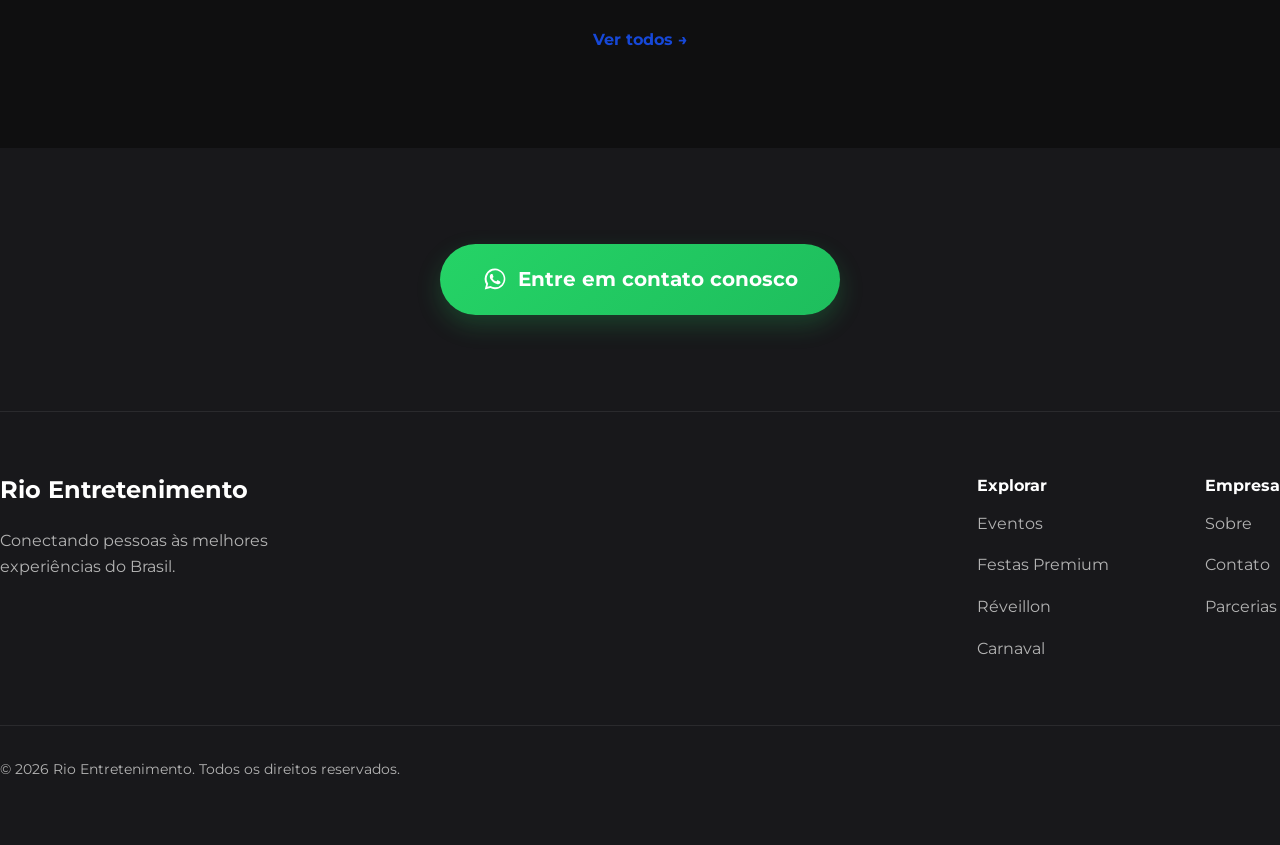
==== commit b62c9a41: "site pronto! só ir adicionando coisas a partir" ====
--- a/index.html
+++ b/index.html
@@ -16,7 +16,7 @@
         href="https://fonts.googleapis.com/css2?family=Montserrat:wght@300;400;500;600;700;800&display=swap"
         rel="stylesheet">
 
-    <link rel="stylesheet" href="css/style.css?v=9">
+    <link rel="stylesheet" href="css/style.css?v=10">
 
 </head>
 
@@ -41,6 +41,14 @@
                 </div>
 
             </a>
+
+            <form class="header-search" action="pages/eventos.html" role="search">
+                <label class="sr-only" for="header-search-input">Buscar eventos</label>
+                <input id="header-search-input" name="q" type="search" placeholder="Buscar eventos" autocomplete="off">
+                <button type="button" aria-label="Abrir busca" aria-expanded="false">
+                    <svg viewBox="0 0 24 24" aria-hidden="true"><path d="m21 21-4.35-4.35m2.35-5.15a7.5 7.5 0 1 1-15 0 7.5 7.5 0 0 1 15 0Z"/></svg>
+                </button>
+            </form>
 
             <nav class="nav-menu">
 
@@ -92,27 +100,15 @@
          HERO
     ====================================================== -->
 
-    <section class="hero">
-
-        <div class="container">
-
-            <span class="hero-tag">
-
-                LISTAS VIP • EVENTOS PREMIUM • INGRESSOS COM DESCONTO
-
-            </span>
-
-            <h1>
-
-                Rio Entretenimento
-
-            </h1>
-
-            <p>
-
-                Conectando você às melhores experiências do Brasil.
-
-            </p>
+    <section class="hero hero--compact">
+
+        <div class="container">
+
+            <div class="hero-intro">
+                <span class="hero-tag">LISTAS VIP • EVENTOS PREMIUM • INGRESSOS COM DESCONTO</span>
+                <h1>Rio Entretenimento</h1>
+                <p>Conectando você às melhores experiências do Brasil.</p>
+            </div>
 
             <div class="hero-vip-banner">
     <div class="hero-vip-logo" aria-hidden="true"><img src="images/logo/logo.PNG" alt=""></div>
@@ -255,8 +251,10 @@
     ====================================================== -->
 
     <script src="js/site-menu.js"></script>
+    <script src="js/site-search.js"></script>
     <script>configurarMenuMobile();</script>
     <script src="js/index.js?v=2"></script>
+    <script src="js/contact-cta.js"></script>
     <script src="js/vertical-scroll-only.js?v=1"></script>
 
 </body>
--- a/css/style.css
+++ b/css/style.css
@@ -14,5 +14,6 @@
 @import url("events-list.css");
 @import url("vip-section.css");
 @import url("footer.css");
+@import url("interface-fixes.css?v=1");
 
 @import url("responsive.css?v=6");
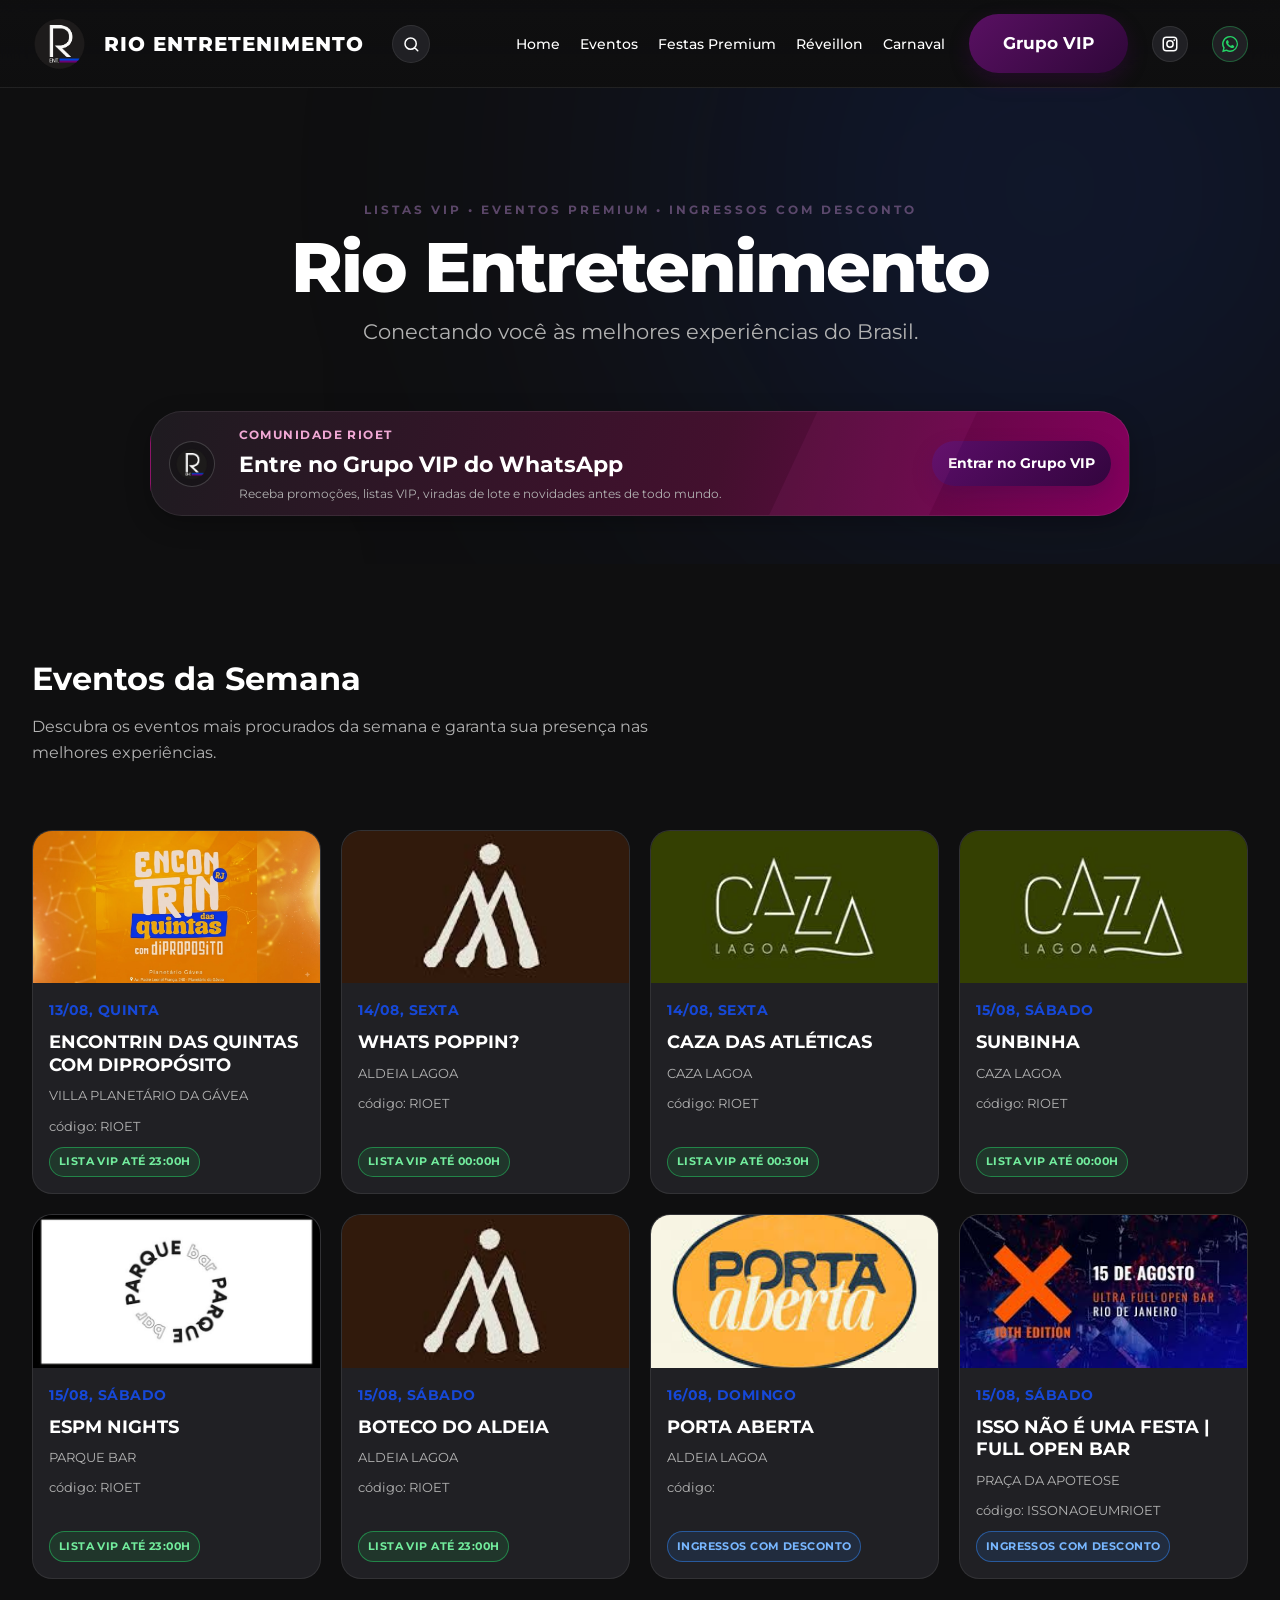
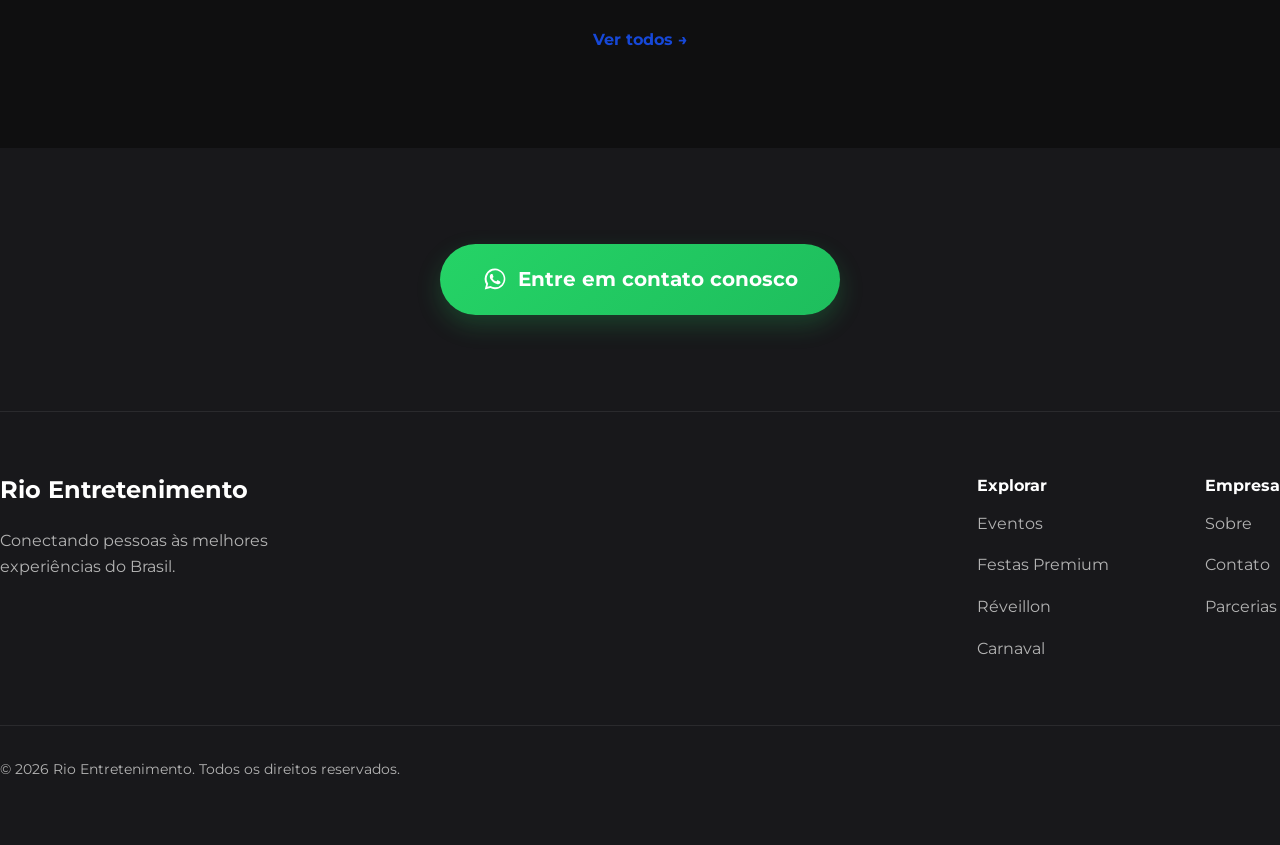
==== commit 37e3a9db: "site com adição do porta e camarote rio" ====
--- a/index.html
+++ b/index.html
@@ -2,7 +2,23 @@
 <html lang="pt-BR">
 
 <head>
-
+    <!-- Meta Pixel Code -->
+<script>
+!function(f,b,e,v,n,t,s)
+{if(f.fbq)return;n=f.fbq=function(){n.callMethod?
+n.callMethod.apply(n,arguments):n.queue.push(arguments)};
+if(!f._fbq)f._fbq=n;n.push=n;n.loaded=!0;n.version='2.0';
+n.queue=[];t=b.createElement(e);t.async=!0;
+t.src=v;s=b.getElementsByTagName(e)[0];
+s.parentNode.insertBefore(t,s)}(window, document,'script',
+'https://connect.facebook.net/en_US/fbevents.js');
+fbq('init', '1061773956237713');
+fbq('track', 'PageView');
+</script>
+<noscript><img height="1" width="1" style="display:none"
+src="https://www.facebook.com/tr?id=1061773956237713&ev=PageView&noscript=1"
+/></noscript>
+    <!-- End Meta Pixel Code -->
     <meta charset="UTF-8">
     <meta name="viewport" content="width=device-width, initial-scale=1.0, maximum-scale=1.0, user-scalable=no">
 
@@ -21,7 +37,23 @@
 </head>
 
 <body>
-
+    <!-- Meta Pixel Code -->
+    <script>
+    !function(f,b,e,v,n,t,s)
+    {if(f.fbq)return;n=f.fbq=function(){n.callMethod?
+    n.callMethod.apply(n,arguments):n.queue.push(arguments)};
+    if(!f._fbq)f._fbq=n;n.push=n;n.loaded=!0;n.version='2.0';
+    n.queue=[];t=b.createElement(e);t.async=!0;
+    t.src=v;s=b.getElementsByTagName(e)[0];
+    s.parentNode.insertBefore(t,s)}(window, document,'script',
+    'https://connect.facebook.net/en_US/fbevents.js');
+    fbq('init', '1061773956237713');
+    fbq('track', 'PageView');
+    </script>
+    <noscript><img height="1" width="1" style="display:none"
+    src="https://www.facebook.com/tr?id=1061773956237713&ev=PageView&noscript=1"
+    /></noscript>
+    <!-- End Meta Pixel Code -->
     <!-- =====================================================
          HEADER
     ====================================================== -->
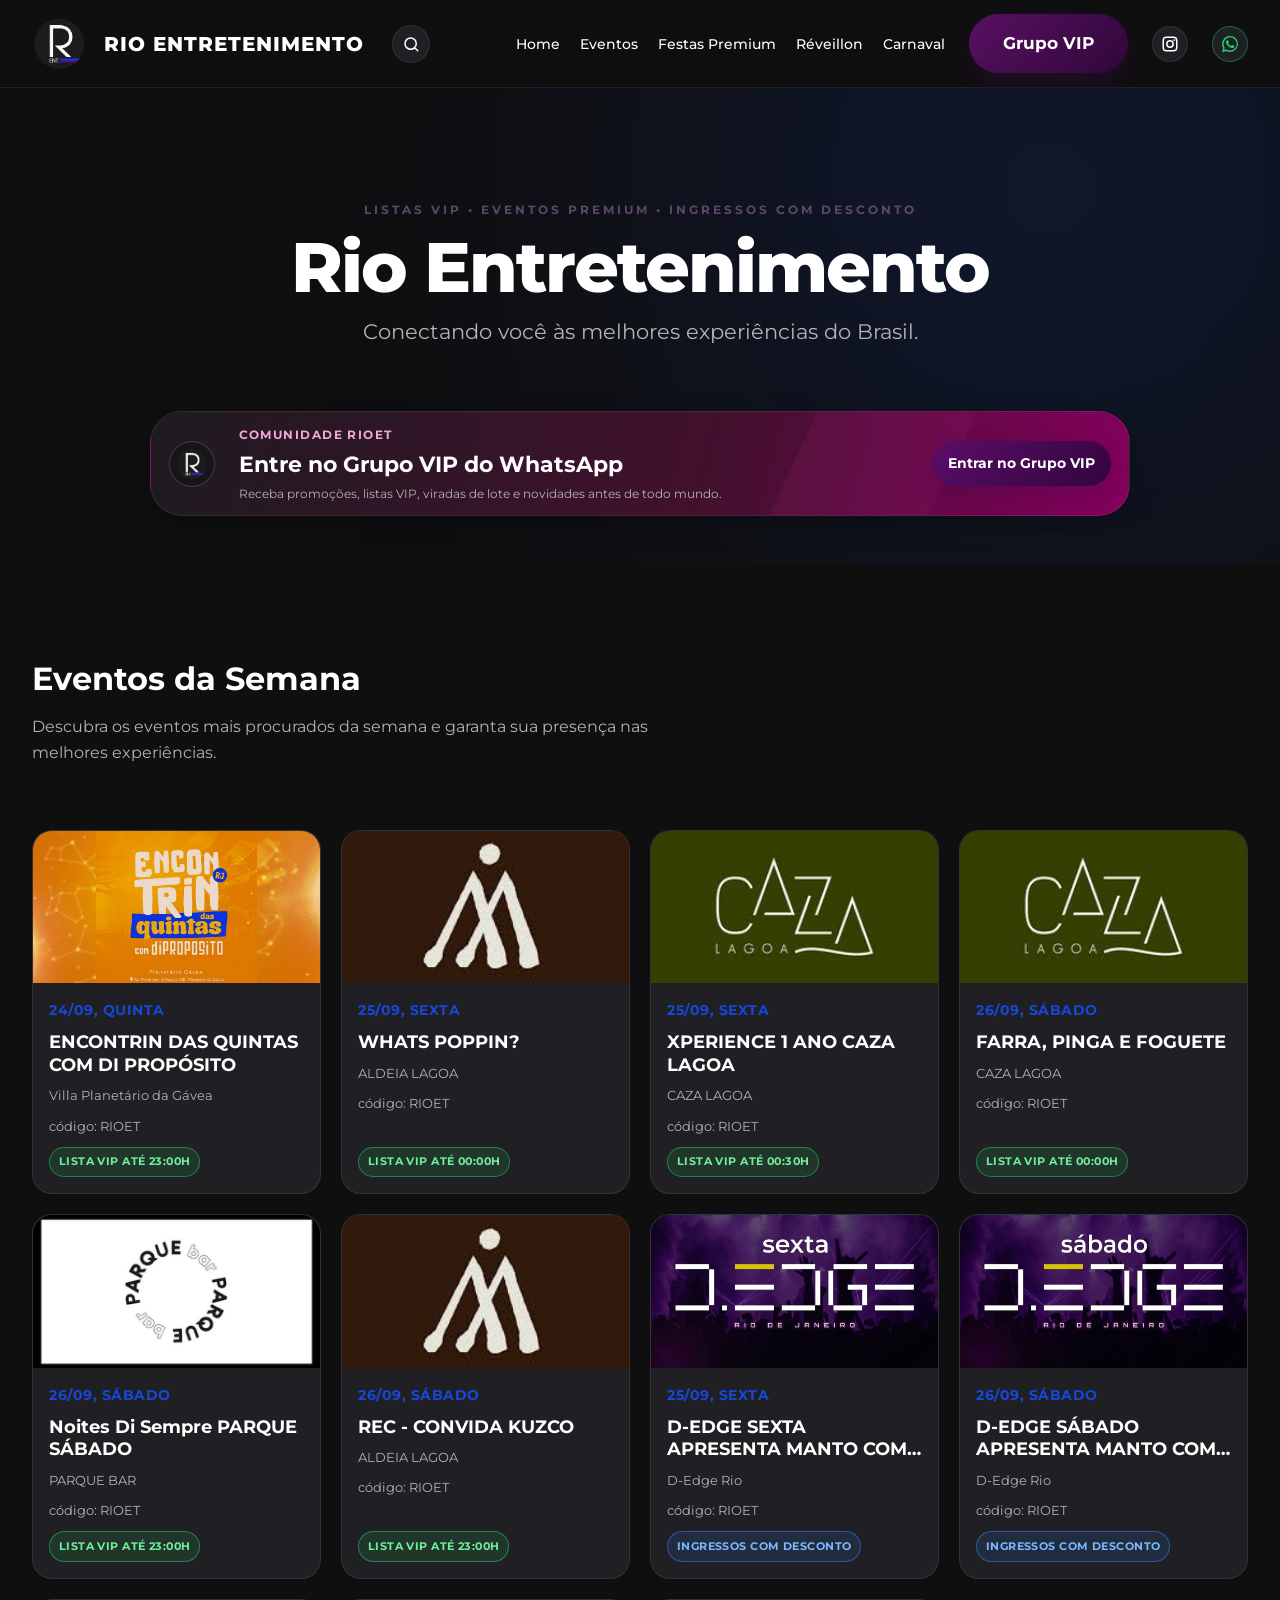
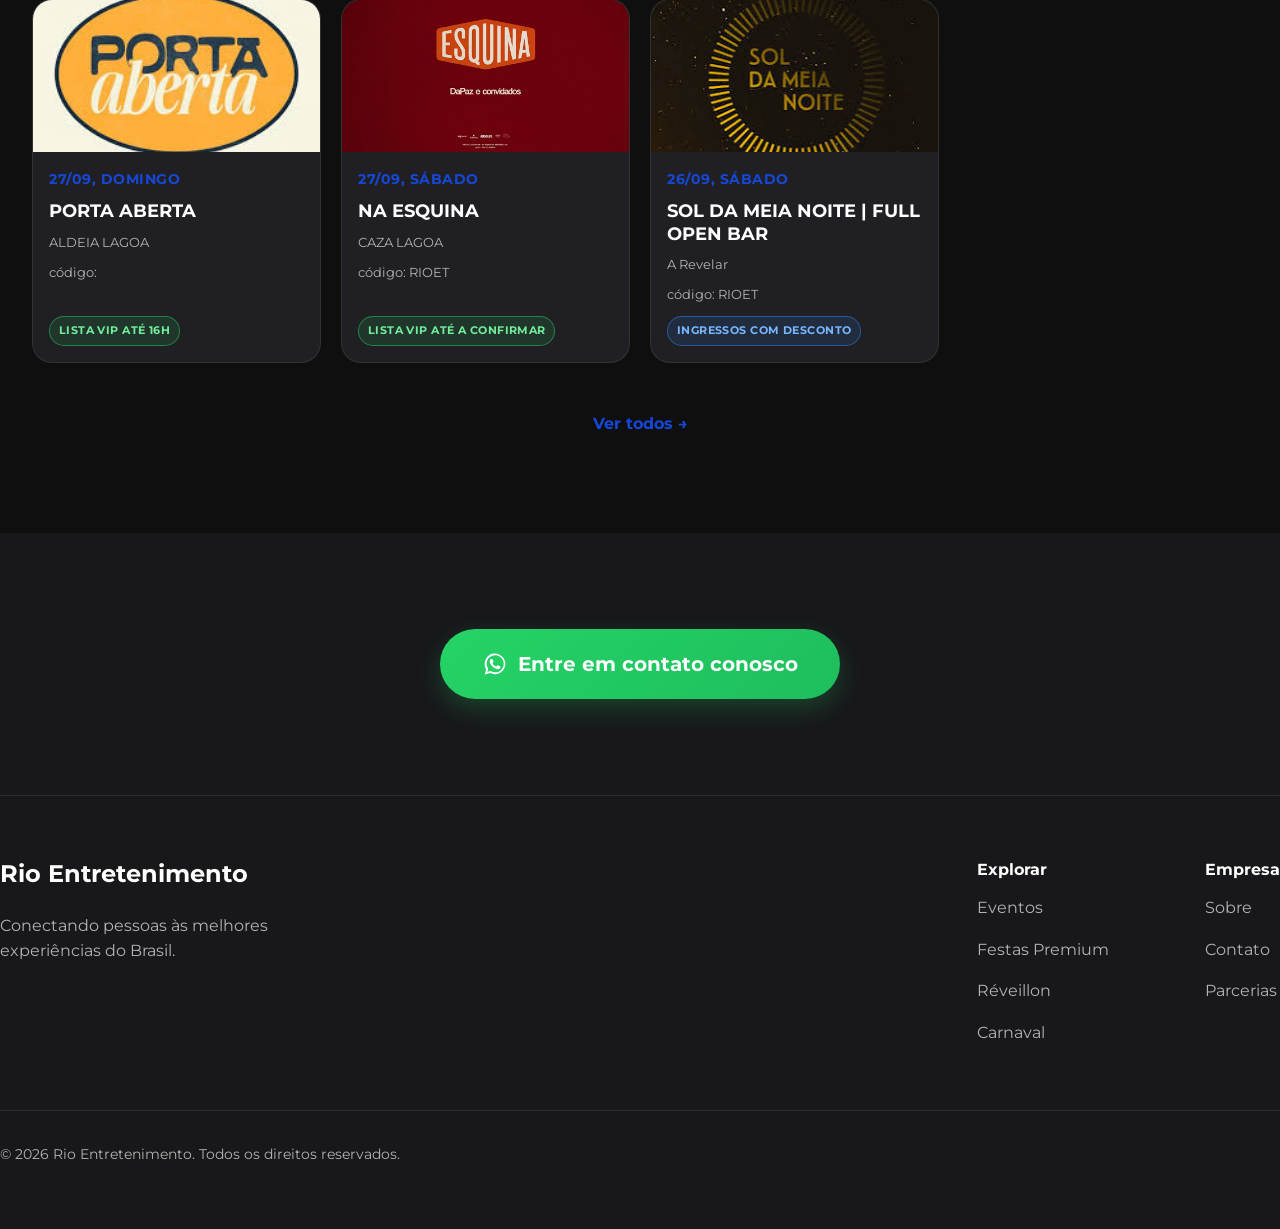
==== commit 05e89cd9: "site atualizado 22/09" ====
--- a/index.html
+++ b/index.html
@@ -34,6 +34,7 @@
 
     <link rel="stylesheet" href="css/style.css?v=10">
 
+    <script src="js/analytics.js?v=1"></script>
 </head>
 
 <body>
@@ -113,8 +114,7 @@
 
 
             <a
-                href="https://chat.whatsapp.com/G4WerXHUMAbHa5SoGv4jGx
-"
+                href="https://chat.whatsapp.com/6L3n95foz6pBQiMBLnua3W?s=cl&p=i&mlu=4"
                 target="_blank"
                 class="btn btn-main">
 
@@ -142,16 +142,15 @@
                 <p>Conectando você às melhores experiências do Brasil.</p>
             </div>
 
-            <div class="hero-vip-banner">
+            <a class="hero-vip-banner" href="https://chat.whatsapp.com/6L3n95foz6pBQiMBLnua3W?s=cl&p=i&mlu=4" target="_blank" rel="noopener noreferrer" aria-label="Entrar no Grupo VIP do WhatsApp">
     <div class="hero-vip-logo" aria-hidden="true"><img src="images/logo/logo.PNG" alt=""></div>
     <div class="hero-vip-content">
         <span class="hero-vip-eyebrow">Comunidade Rioet</span>
         <h2>Entre no Grupo VIP do WhatsApp</h2>
         <p>Receba promoções, listas VIP, viradas de lote e novidades antes de todo mundo.</p>
     </div>
-    <a href="https://chat.whatsapp.com/G4WerXHUMAbHa5SoGv4jGx
-" target="_blank" rel="noopener noreferrer" class="btn btn-main btn-lg hero-vip-button">Entrar no Grupo VIP</a>            
-</div>
+    <span class="btn btn-main btn-lg hero-vip-button">Entrar no Grupo VIP</span>
+</a>
 
         </div>
 
